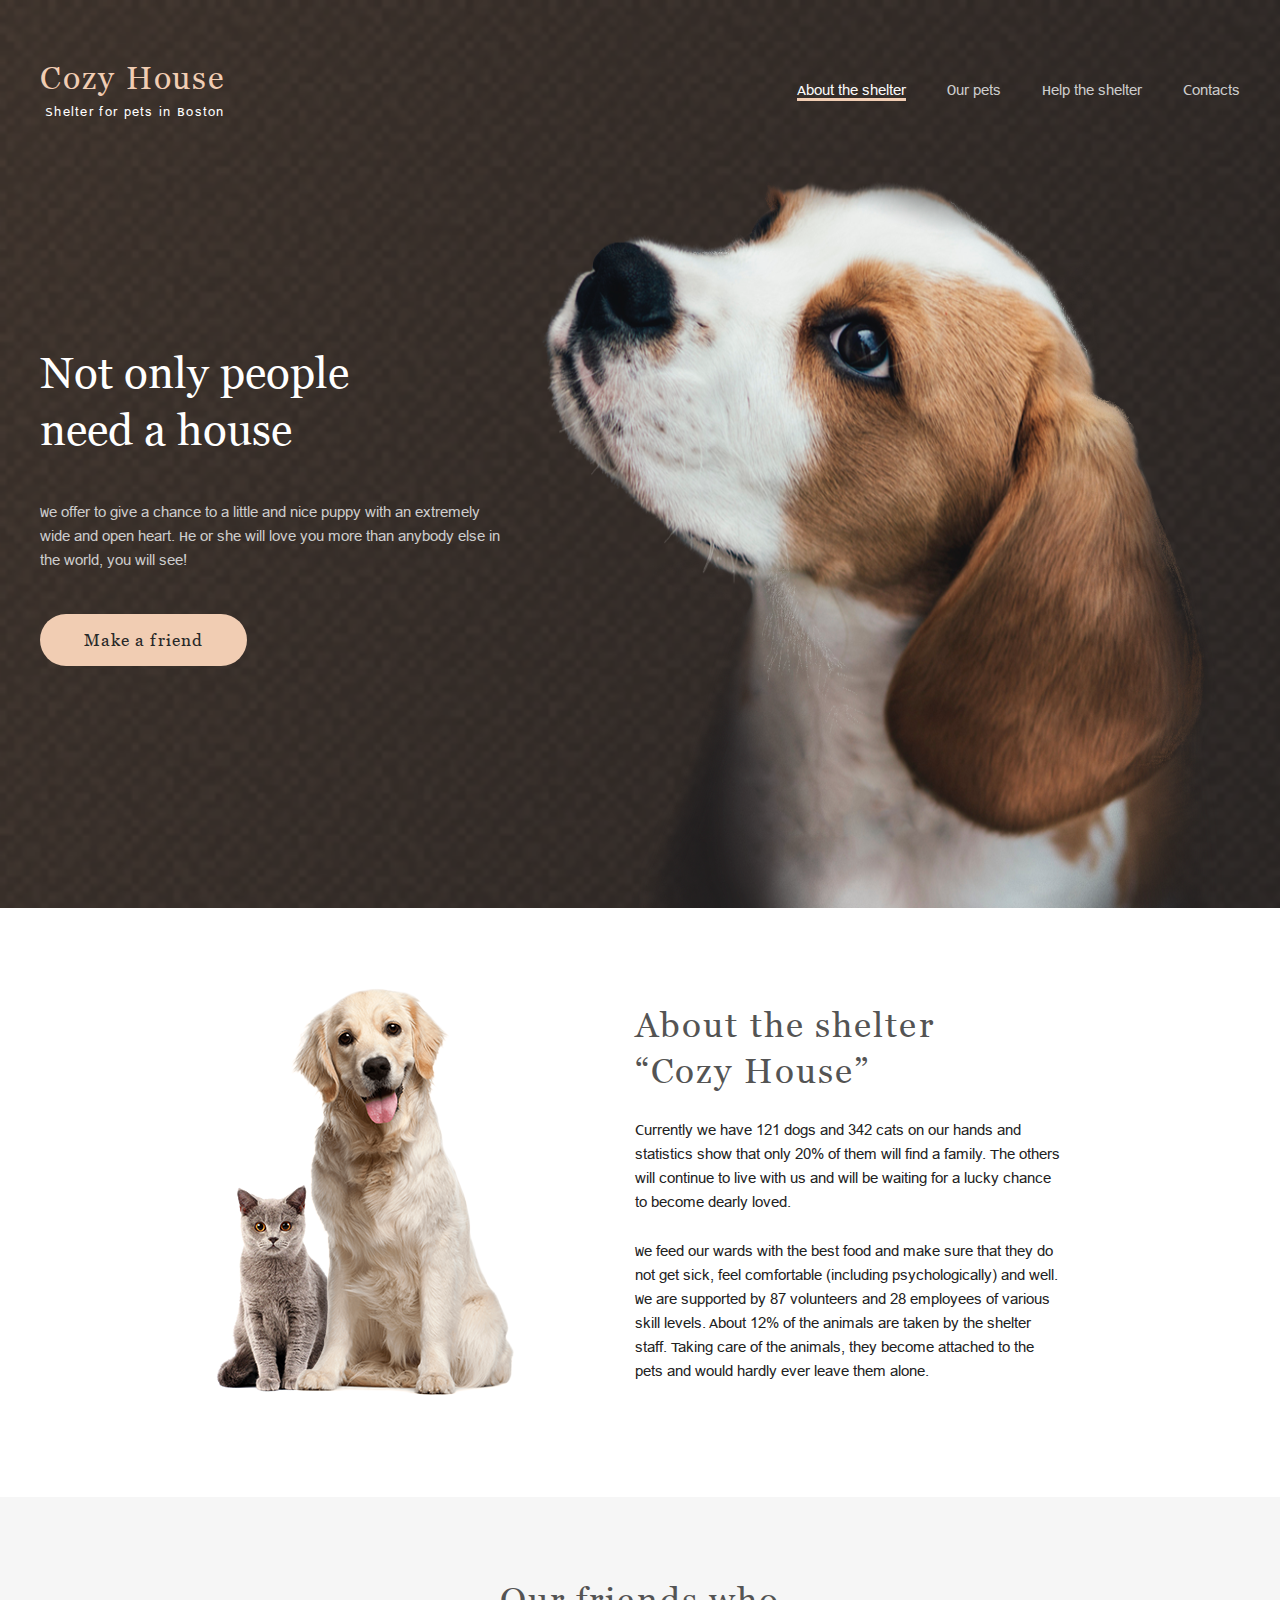
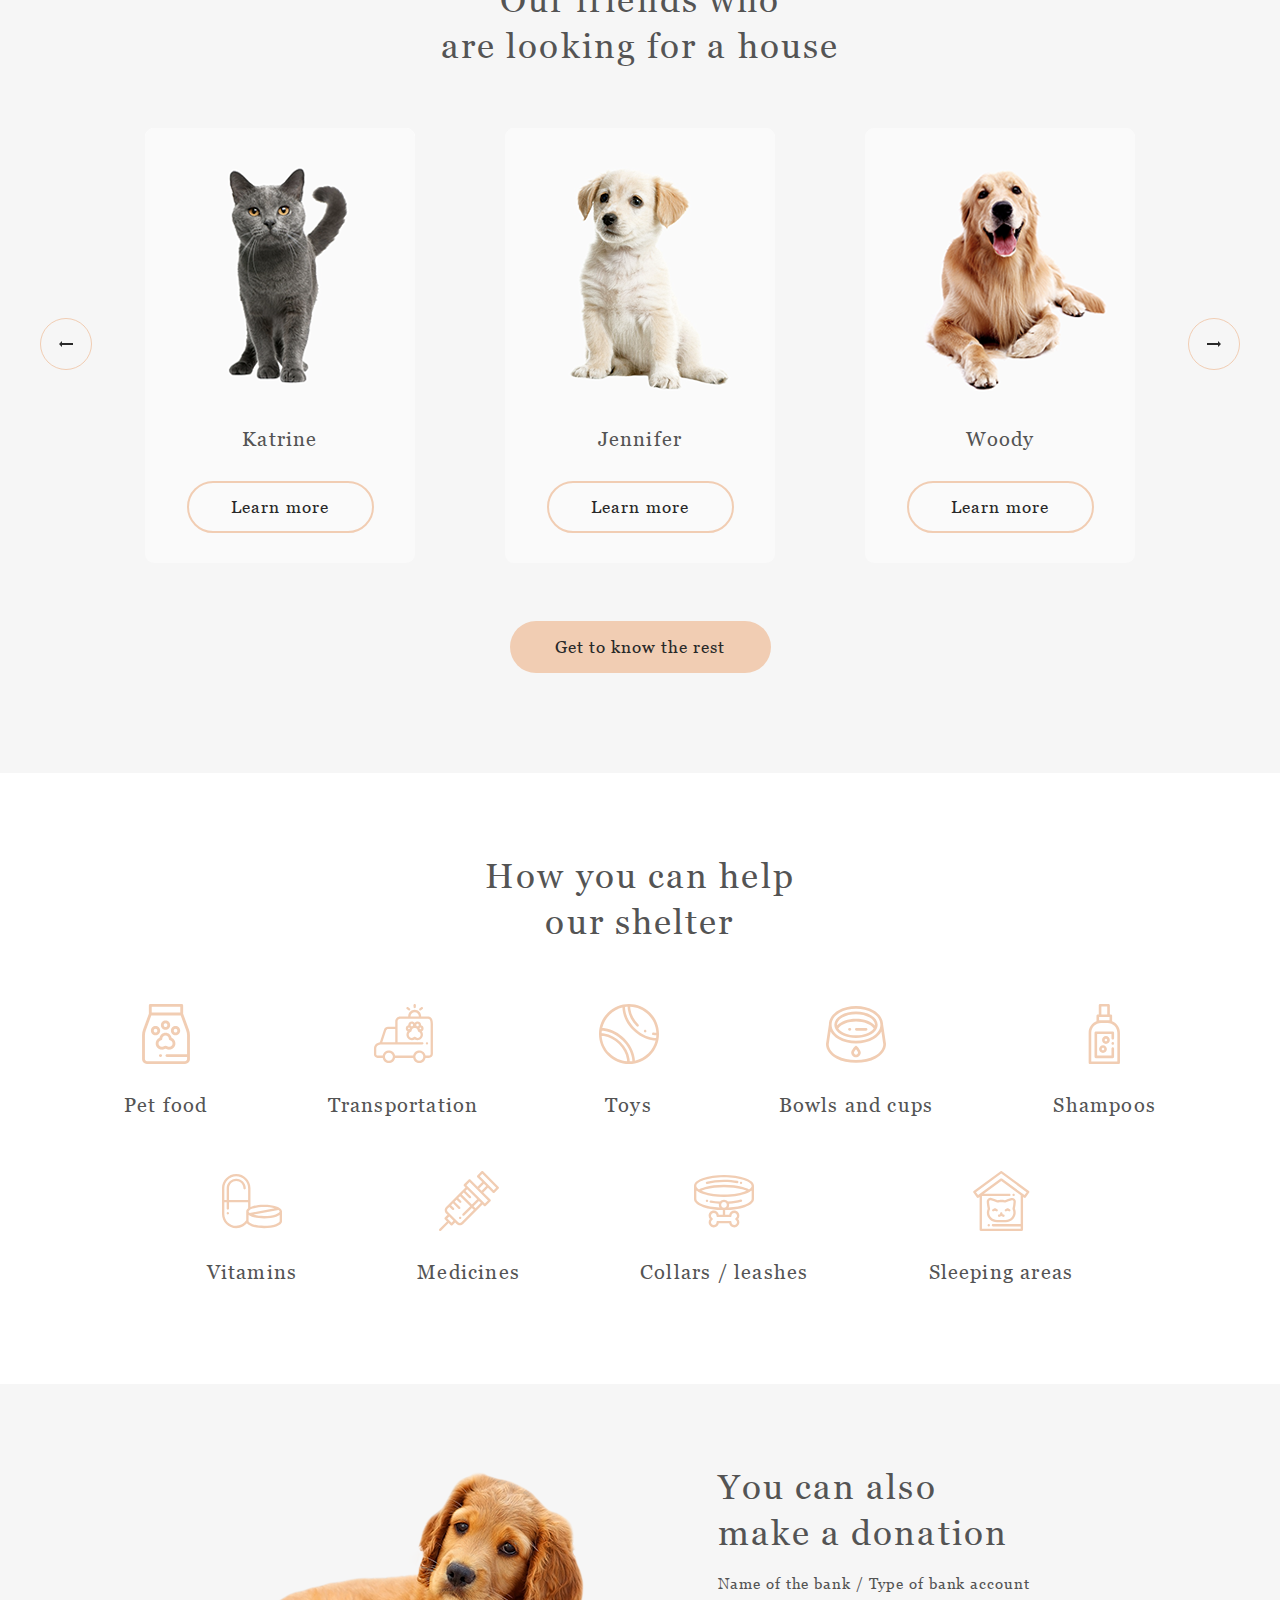
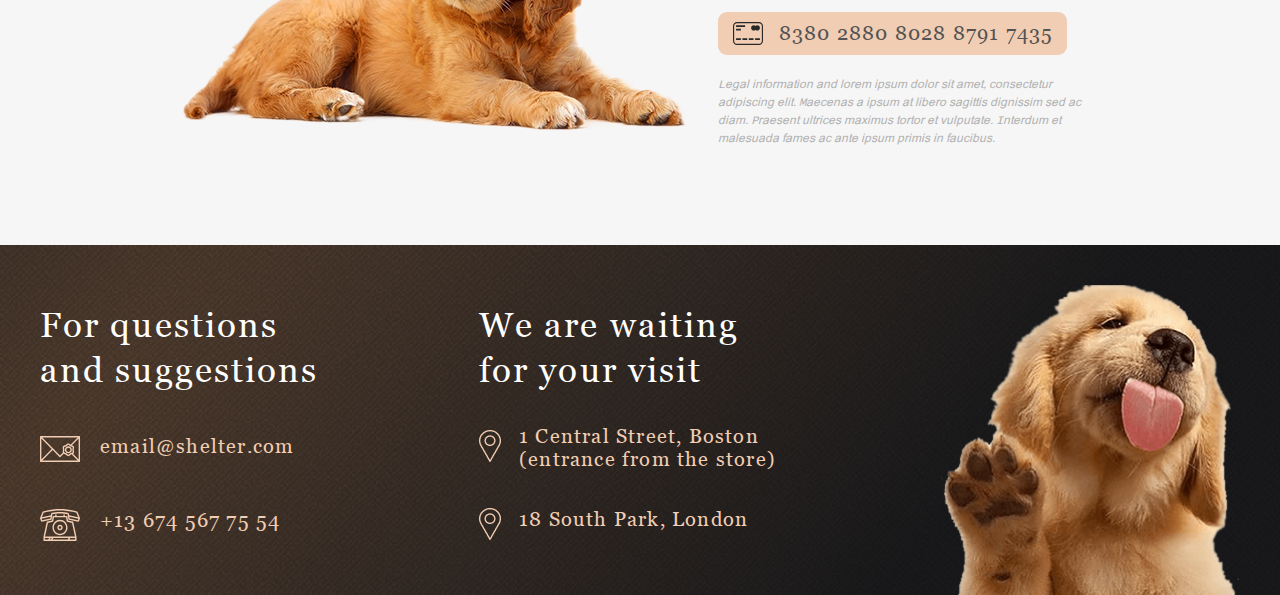
==== shelter/pages/main/index.html @ 68277693 "Add shelter" ====
<!DOCTYPE html>
<html lang="en">
  <head>
    <meta charset="UTF-8" />
    <meta http-equiv="X-UA-Compatible" content="IE=edge" />
    <meta name="viewport" content="width=device-width, initial-scale=1.0" />
    <link rel="stylesheet" href="./../../assets/normalize.css" />
    <link rel="stylesheet" href="style.css" />
    <title>Shelter</title>
  </head>
  <body>
    <header class="header">
      <div class="header_wrapper">
        <div class="header_logo">
          <h1>Cozy House</h1>
          <p>Shelter for pets in Boston</p>
        </div>
        <nav class="header_nav">
          <ul class="header_nav-items">
            <li class="header_nav-item">
              <a href="#" class="header_nav-item-a active">About the shelter</a>
            </li>
            <li class="header_nav-item active">
              <a href="../pets/index.html" class="header_nav-item-a petsLink ">Our pets</a>
            </li>
            <li class="header_nav-item">
              <a href="#help" class="header_nav-item-a">Help the shelter</a>
            </li>
            <li class="header_nav-item">
              <a href="#contacts" class="header_nav-item-a">Contacts</a>
            </li>
          </ul>
        </nav>
        <div class="burger-menu">
          <span></span>
        </div>
      </div>
    </header>
    <main class="main">
      <section class="not-only">
        <div class="not-only_info">
          <h2 class="not-only_title">Not only people need a house</h2>
          <p class="not-only_subtitle">
            We offer to give a chance to a little and nice puppy with an
            extremely wide and open heart. He or she will love you more than
            anybody else in the world, you will see!
          </p>
          <a href="#friends" class="not-only_btn">Make a friend</a>
        </div>
        <div class="not-only_pic">
          <img src="../../assets/images/start-screen-puppy.svg" alt="puppy" />
        </div>
      </section>
      <section class="about">
        <div class="about_wrapper">
          <div class="about_pic">
            <img src="../../assets/images/about-pets.png" alt="about" />
          </div>
          <div class="about_text">
            <h3>About the shelter “Cozy House”</h3>
            <p>
              Currently we have 121 dogs and 342 cats on our hands and
              statistics show that only 20% of them will find a family. The
              others will continue to live with us and will be waiting for a
              lucky chance to become dearly loved.
            </p>
            <p>
              We feed our wards with the best food and make sure that they do
              not get sick, feel comfortable (including psychologically) and
              well. We are supported by 87 volunteers and 28 employees of
              various skill levels. About 12% of the animals are taken by the
              shelter staff. Taking care of the animals, they become attached to
              the pets and would hardly ever leave them alone.
            </p>
          </div>
        </div>
      </section>
      <section class="friends" >
        <div class="friends_wrapper" id="friends">
          <h3>Our friends who</h3>
          <h3>are looking for a house</h3>
          <div class="friends_slider" >
            <button class="friends_slider-btn left"></button>
            <div class="friends_slider-wrapper">
              <div class="friends_slider-card">
                <img
                  src="./../../assets/images/slider/pets-katrine.png"
                  alt="card"
                />
                <p>Katrine</p>
                <button class="friends_slider-card-btn">Learn more</button>
              </div>
              <div class="friends_slider-card">
                <img
                  src="./../../assets/images/slider/pets-jennifer.png"
                  alt="card"
                />
                <p>Jennifer</p>
                <button class="friends_slider-card-btn">Learn more</button>
              </div>
              <div class="friends_slider-card">
                <img
                  src="./../../assets/images/slider/pets-woody.png"
                  alt="card"
                />
                <p>Woody</p>
                <button class="friends_slider-card-btn">Learn more</button>
              </div>
            </div>
            <button class="friends_slider-btn right"></button>
          </div>
          <button  class="friends_btn">Get to know the rest</button>
        </div>
      </section>
      <section class="help" id="help">
        <div class="help_wrapper">
          <h3>How you can help</h3>
          <h3>our shelter</h3>
          <div class="about_icons-wrapper">
            <div class="about_icons-card">
              <img src="./../../assets/icons/1.svg" alt="help" />
              <p>Pet food</p>
            </div>
            <div class="about_icons-card">
              <img src="./../../assets/icons/2.svg" alt="help" />
              <p>Transportation</p>
            </div>
            <div class="about_icons-card">
              <img src="./../../assets/icons/3.svg" alt="help" />
              <p>Toys</p>
            </div>
            <div class="about_icons-card">
              <img src="./../../assets/icons/4.svg" alt="help" />
              <p>Bowls and cups</p>
            </div>
            <div class="about_icons-card">
              <img src="./../../assets/icons/5.svg" alt="help" />
              <p>Shampoos</p>
            </div>
            <div class="about_icons-card">
              <img src="./../../assets/icons/6.svg" alt="help" />
              <p>Vitamins</p>
            </div>
            <div class="about_icons-card">
              <img src="./../../assets/icons/7.svg" alt="help" />
              <p>Medicines</p>
            </div>
            <div class="about_icons-card">
              <img src="./../../assets/icons/8.svg" alt="help" />
              <p>Collars / leashes</p>
            </div>
            <div class="about_icons-card">
              <img src="./../../assets/icons/9.svg" alt="help" />
              <p>Sleeping areas</p>
            </div>
          </div>
        </div>
      </section>
      <section class="addition">
        <div class="addition_wrapper">
          <div class="addition_pic">
            <img src="./../../assets/images/donation-dog.png" alt="addition" />
          </div>
          <div class="addition_text">
            <h3>You can also <br />make a donation</h3>
            <h4>Name of the bank / Type of bank account</h4>
            <div class="addition_btn">
              <a href="###" >8380 2880 8028 8791 7435</a>
            </div>
            <p>
              Legal information and lorem ipsum dolor sit amet, consectetur
              adipiscing elit. Maecenas a ipsum at libero sagittis dignissim sed
              ac diam. Praesent ultrices maximus tortor et vulputate. Interdum
              et malesuada fames ac ante ipsum primis in faucibus.
            </p>
          </div>
        </div>
      </section>
      
    </main>
    <footer class="footer" id="contacts">
      <div class="footer_wrapper">
        <div class="footer_section contacts">
          <h3>For questions and suggestions</h3>
          <div class="footer_section-item email">
            <a href="mailto:email@shelter.com">email@shelter.com</a>
          </div>
          <div class="footer_section-item phone">
            <a href="tel:+13 674 567 75 54">+13 674 567 75 54</a>
          </div>
        </div>
        <div class="footer_section adress">
          <h3>We are waiting for your visit</h3>
          <div class="footer_section-item first_adress">
            <a href="https://www.google.by/maps/place/1+Central+St,+Boston,+MA+02109,+%D0%A1%D0%A8%D0%90/@42.3585558,-71.056915,17z/data=!3m1!4b1!4m5!3m4!1s0x89e370868bc2ce7b:0x82fa7db94f5fea9e!8m2!3d42.3585519!4d-71.0547263?hl=ru&authuser=0" target="_blank">1 Central Street, Boston (entrance from the store)</a>
          </div>
          <div class="footer_section-item second_adress">
            <a href="https://www.google.by/maps/place/18+S+Park+Rd,+London,+%D0%92%D0%B5%D0%BB%D0%B8%D0%BA%D0%BE%D0%B1%D1%80%D0%B8%D1%82%D0%B0%D0%BD%D0%B8%D1%8F/@51.4441294,-0.2098376,17z/data=!3m1!4b1!4m5!3m4!1s0x48760f46ff61dba9:0x5696e3b778e1f425!8m2!3d51.4441261!4d-0.2076489?hl=ru&authuser=0" target="_blank">18 South Park, London </a>
          </div>
        </div>
        <div class="footer_section pic">
          <img src="./../../assets/images/footer-puppy.png" alt="footer">
        </div>
    </footer>
    <script src="script.js"></script>
  </body>
</html>
---- shelter/pages/main/style.css ----
.header {
  width: 100%;
  position: absolute;
  top: 60px;
}

@media (min-width: 768px) and (max-width: 1279px) {
  .header {
    top: 30px;
  }
}

@media (min-width: 320px) and (max-width: 767px) {
  .header {
    top: 30px;
  }
}

.header .header_wrapper {
  max-width: 1200px;
  display: -webkit-box;
  display: -ms-flexbox;
  display: flex;
  -webkit-box-orient: horizontal;
  -webkit-box-direction: normal;
      -ms-flex-direction: row;
          flex-direction: row;
  -webkit-box-pack: justify;
      -ms-flex-pack: justify;
          justify-content: space-between;
  -webkit-box-align: center;
      -ms-flex-align: center;
          align-items: center;
  margin: 0 auto;
  padding-bottom: 10px;
}

@media (min-width: 768px) and (max-width: 1279px) {
  .header .header_wrapper {
    max-width: 708px;
  }
}

@media (min-width: 320px) and (max-width: 767px) {
  .header .header_wrapper {
    max-width: 300px;
  }
}

.header .header_wrapper .header_logo {
  display: -webkit-box;
  display: -ms-flexbox;
  display: flex;
  -webkit-box-orient: vertical;
  -webkit-box-direction: normal;
      -ms-flex-direction: column;
          flex-direction: column;
  font-style: normal;
  font-weight: 400;
  font-size: 32px;
  line-height: 110%;
  letter-spacing: 0.06em;
  cursor: pointer;
}

.header .header_wrapper .header_logo h1 {
  font-family: "Georgia";
  -webkit-box-align: center;
      -ms-flex-align: center;
          align-items: center;
  color: #f1cdb3;
  margin-bottom: 9px;
}

.header .header_wrapper .header_logo p {
  font-family: "Arial";
  font-size: 13px;
  line-height: 15px;
  letter-spacing: 0.1em;
  color: #ffffff;
  padding-left: 5px;
}

.header .header_wrapper .header_nav {
  max-width: 443px;
  width: 100%;
}

@media (min-width: 320px) and (max-width: 767px) {
  .header .header_wrapper .header_nav {
    display: none;
  }
}

.header .header_wrapper .header_nav .header_nav-items {
  display: -webkit-box;
  display: -ms-flexbox;
  display: flex;
  -webkit-box-pack: justify;
      -ms-flex-pack: justify;
          justify-content: space-between;
  max-width: 443px;
  width: 100%;
}

.header .header_wrapper .header_nav .header_nav-items .header_nav-item {
  font-family: "Arial";
  font-style: normal;
  font-weight: 400;
  font-size: 15px;
  line-height: 160%;
}

.header .header_wrapper .header_nav .header_nav-items .header_nav-item .header_nav-item-a {
  color: #cdcdcd;
  text-decoration: none;
}

.header .header_wrapper .header_nav .header_nav-items .header_nav-item .header_nav-item-a.active {
  color: #fafafa;
  border-bottom: 3px solid #f1cdb3;
}

.header .header_wrapper .header_nav .header_nav-items .header_nav-item .header_nav-item-a:hover {
  color: #fafafa;
}

.burger-menu {
  display: none;
}

@media (min-width: 320px) and (max-width: 767px) {
  .burger-menu {
    z-index: 50;
    display: block;
    position: relative;
    width: 30px;
    height: 22px;
    cursor: pointer;
    right: 14.5%;
    -webkit-transition: 0.5s;
    transition: 0.5s;
  }
  .burger-menu::before,
  .burger-menu::after,
  .burger-menu span {
    left: 0;
    position: absolute;
    height: 9%;
    width: 100%;
    -webkit-transition: all 0.3s ease 0s;
    transition: all 0.3s ease 0s;
    background-color: #f1cdb3;
  }
  .burger-menu::before,
  .burger-menu::after {
    content: "";
  }
  .burger-menu::before {
    top: 0;
  }
  .burger-menu::after {
    bottom: 0;
  }
  .burger-menu span {
    top: 47%;
  }
}

.burger-menu.active {
  -webkit-transform: rotate(90deg);
          transform: rotate(90deg);
}

.not-only {
  max-width: 1200px;
  width: 100%;
  display: -webkit-box;
  display: -ms-flexbox;
  display: flex;
  -webkit-box-pack: justify;
      -ms-flex-pack: justify;
          justify-content: space-between;
  margin: 0 auto;
}

@media (min-width: 768px) and (max-width: 1279px) {
  .not-only {
    -webkit-box-orient: vertical;
    -webkit-box-direction: normal;
        -ms-flex-direction: column;
            flex-direction: column;
    -webkit-box-align: center;
        -ms-flex-align: center;
            align-items: center;
    margin-bottom: 0px;
  }
}

@media (min-width: 320px) and (max-width: 767px) {
  .not-only {
    -webkit-box-orient: vertical;
    -webkit-box-direction: normal;
        -ms-flex-direction: column;
            flex-direction: column;
    max-width: 300px;
  }
}

.not-only .not-only_info {
  display: -webkit-box;
  display: -ms-flexbox;
  display: flex;
  -webkit-box-orient: vertical;
  -webkit-box-direction: normal;
      -ms-flex-direction: column;
          flex-direction: column;
}

@media (min-width: 320px) and (max-width: 767px) {
  .not-only .not-only_info {
    -webkit-box-align: center;
        -ms-flex-align: center;
            align-items: center;
  }
}

.not-only .not-only_info .not-only_title {
  font-family: "Georgia";
  font-style: normal;
  font-weight: 400;
  font-size: 44px;
  line-height: 130%;
  -webkit-box-align: center;
      -ms-flex-align: center;
          align-items: center;
  color: #ffffff;
  max-width: 310px;
  margin-top: 204px;
}

@media (min-width: 768px) and (max-width: 1279px) {
  .not-only .not-only_info .not-only_title {
    margin-top: 13px;
  }
}

@media (min-width: 320px) and (max-width: 767px) {
  .not-only .not-only_info .not-only_title {
    max-width: 200px;
    font-size: 25px;
    margin-top: 10px;
    -webkit-box-align: center;
        -ms-flex-align: center;
            align-items: center;
    text-align: center;
    letter-spacing: 0.06em;
  }
}

.not-only .not-only_info .not-only_subtitle {
  font-family: "Arial";
  font-style: normal;
  font-weight: 400;
  font-size: 15px;
  line-height: 160%;
  -webkit-box-align: center;
      -ms-flex-align: center;
          align-items: center;
  color: #cdcdcd;
  max-width: 460px;
  margin-bottom: 42px;
  margin-top: 42px;
}

@media (min-width: 320px) and (max-width: 767px) {
  .not-only .not-only_info .not-only_subtitle {
    font-size: 15px;
    -webkit-box-align: center;
        -ms-flex-align: center;
            align-items: center;
    text-align: center;
  }
}

.not-only .not-only_info .not-only_btn {
  width: 207px;
  height: 52px;
  background: #f1cdb3;
  border-radius: 100px;
  font-family: "Georgia";
  font-style: normal;
  font-weight: 400;
  font-size: 17px;
  line-height: 130%;
  letter-spacing: 0.06em;
  color: #292929;
  text-decoration: none;
  display: -webkit-box;
  display: -ms-flexbox;
  display: flex;
  -webkit-box-align: center;
      -ms-flex-align: center;
          align-items: center;
  -webkit-box-pack: center;
      -ms-flex-pack: center;
          justify-content: center;
  cursor: pointer;
}

.not-only .not-only_info .not-only_btn:hover {
  background: #fddcc4;
}

@media (min-width: 768px) and (max-width: 1279px) {
  .not-only .not-only_info .not-only_btn {
    margin: 0 auto;
  }
}

.not-only .not-only_pic {
  max-width: 698px;
  padding-top: 40px;
}

@media (min-width: 768px) and (max-width: 1279px) {
  .not-only .not-only_pic {
    max-width: 569px;
    margin-left: 140px;
    padding-top: 96px;
  }
}

@media (min-width: 320px) and (max-width: 767px) {
  .not-only .not-only_pic {
    max-width: 260px;
    padding-top: 105px;
    margin-left: 40px;
  }
}

.not-only .not-only_pic img {
  width: 100%;
}

.about {
  background-color: #ffffff;
  width: 100%;
}

.about .about_wrapper {
  max-width: 1200px;
  width: 100%;
  margin: 0 auto;
  display: -webkit-box;
  display: -ms-flexbox;
  display: flex;
  -webkit-box-pack: justify;
      -ms-flex-pack: justify;
          justify-content: space-between;
  padding: 80px 175px 75px 175px;
}

@media (min-width: 768px) and (max-width: 1279px) {
  .about .about_wrapper {
    -webkit-box-orient: vertical;
    -webkit-box-direction: reverse;
        -ms-flex-direction: column-reverse;
            flex-direction: column-reverse;
    padding: 78px 175px 100px 171px;
  }
}

@media (min-width: 320px) and (max-width: 767px) {
  .about .about_wrapper {
    -webkit-box-orient: vertical;
    -webkit-box-direction: reverse;
        -ms-flex-direction: column-reverse;
            flex-direction: column-reverse;
    padding: 27px 0px 40px 15px;
    max-width: 300px;
  }
}

.about .about_wrapper .about_pic {
  max-width: 300px;
}

@media (min-width: 768px) and (max-width: 1279px) {
  .about .about_wrapper .about_pic {
    margin: 0 auto;
  }
}

@media (min-width: 320px) and (max-width: 767px) {
  .about .about_wrapper .about_pic {
    max-width: 260px;
    margin-left: 5px;
  }
}

.about .about_wrapper .about_pic img {
  width: 100%;
}

.about .about_wrapper .about_text {
  padding: 14px 0;
  max-width: 430px;
}

@media (min-width: 768px) and (max-width: 1279px) {
  .about .about_wrapper .about_text {
    padding: 0;
    margin-bottom: 55px;
  }
}

@media (min-width: 320px) and (max-width: 767px) {
  .about .about_wrapper .about_text {
    max-width: 270px;
  }
}

.about .about_wrapper .about_text h3 {
  font-family: "Georgia";
  font-style: normal;
  font-weight: 400;
  font-size: 35px;
  line-height: 130%;
  -webkit-box-align: center;
      -ms-flex-align: center;
          align-items: center;
  letter-spacing: 0.06em;
  color: #545454;
  max-width: 370px;
  margin-bottom: 25px;
}

@media (min-width: 320px) and (max-width: 767px) {
  .about .about_wrapper .about_text h3 {
    font-size: 25px;
    text-align: center;
  }
}

.about .about_wrapper .about_text p {
  font-family: "Arial";
  font-style: normal;
  font-weight: 400;
  font-size: 15px;
  line-height: 160%;
  margin-bottom: 25px;
}

@media (min-width: 320px) and (max-width: 767px) {
  .about .about_wrapper .about_text p {
    text-align: justify;
  }
}

.friends {
  width: 100%;
  background: #f6f6f6;
}

.friends .friends_wrapper {
  max-width: 1200px;
  margin: 0 auto;
  display: -webkit-box;
  display: -ms-flexbox;
  display: flex;
  -webkit-box-orient: vertical;
  -webkit-box-direction: normal;
      -ms-flex-direction: column;
          flex-direction: column;
  -webkit-box-align: center;
      -ms-flex-align: center;
          align-items: center;
  padding-top: 80px;
  padding-bottom: 100px;
}

@media (min-width: 320px) and (max-width: 767px) {
  .friends .friends_wrapper {
    padding-top: 43px;
    padding-bottom: 40px;
  }
}

.friends .friends_wrapper h3 {
  max-width: 400px;
  font-family: "Georgia";
  font-style: normal;
  font-weight: 400;
  font-size: 35px;
  line-height: 130%;
  display: -webkit-box;
  display: -ms-flexbox;
  display: flex;
  -webkit-box-align: center;
      -ms-flex-align: center;
          align-items: center;
  text-align: center;
  letter-spacing: 0.06em;
  color: #545454;
}

@media (min-width: 320px) and (max-width: 767px) {
  .friends .friends_wrapper h3 {
    font-size: 25px;
  }
}

.friends .friends_wrapper .friends_slider {
  display: -webkit-box;
  display: -ms-flexbox;
  display: flex;
  margin-bottom: 30px;
}

@media (min-width: 320px) and (max-width: 767px) {
  .friends .friends_wrapper .friends_slider {
    -webkit-box-orient: vertical;
    -webkit-box-direction: normal;
        -ms-flex-direction: column;
            flex-direction: column;
    margin-bottom: 42px;
  }
}

@media (min-width: 768px) and (max-width: 1279px) {
  .friends .friends_wrapper .friends_slider {
    max-width: 708px;
    margin: 0 auto;
    width: 100%;
    -webkit-box-pack: justify;
        -ms-flex-pack: justify;
            justify-content: space-between;
  }
}

.friends .friends_wrapper .friends_slider .friends_slider-btn {
  width: 52px;
  height: 52px;
  border: 1px solid #f1cdb3;
  -webkit-box-sizing: border-box;
          box-sizing: border-box;
  border-radius: 100px;
  margin-top: 250px;
  background-color: inherit;
}

.friends .friends_wrapper .friends_slider .friends_slider-btn:hover {
  background-color: #fddcc4;
}

.friends .friends_wrapper .friends_slider .left {
  background-image: url(./../../assets/icons/button_arrow.svg);
  background-repeat: no-repeat;
  background-position: center;
}

@media (min-width: 320px) and (max-width: 767px) {
  .friends .friends_wrapper .friends_slider .left {
    -webkit-box-ordinal-group: 3;
        -ms-flex-order: 2;
            order: 2;
    margin-top: 0px;
    margin-left: 16%;
  }
}

.friends .friends_wrapper .friends_slider .left:disabled {
  background-image: url(./../../assets/icons/button_arrow2.svg);
  border: 2px solid #cdcdcd;
}

.friends .friends_wrapper .friends_slider .right {
  background-position: center;
  background-image: url(./../../assets/icons/button_arrow.svg);
  background-repeat: no-repeat;
  -webkit-transform: rotate(180deg);
          transform: rotate(180deg);
}

@media (min-width: 320px) and (max-width: 767px) {
  .friends .friends_wrapper .friends_slider .right {
    -webkit-box-ordinal-group: 3;
        -ms-flex-order: 2;
            order: 2;
    margin-top: -52px;
    margin-left: 65%;
  }
}

.friends .friends_wrapper .friends_slider .right:disabled {
  background-image: url(./../../assets/icons/button_arrow2.svg);
  border: 2px solid #cdcdcd;
  background-color: inherit;
}

.friends .friends_wrapper .friends_slider .friends_slider-wrapper {
  display: -webkit-box;
  display: -ms-flexbox;
  display: flex;
  padding: 60px 53px 28px 53px;
}

@media (min-width: 768px) and (max-width: 1279px) {
  .friends .friends_wrapper .friends_slider .friends_slider-wrapper {
    padding: 60px 12px 60px 12px;
    max-width: 604px;
    width: 100%;
    display: -webkit-box;
    display: -ms-flexbox;
    display: flex;
    -webkit-box-pack: justify;
        -ms-flex-pack: justify;
            justify-content: space-between;
  }
}

@media (min-width: 320px) and (max-width: 767px) {
  .friends .friends_wrapper .friends_slider .friends_slider-wrapper {
    padding: 42px 0px 20px 0px;
  }
}

.friends .friends_wrapper .friends_slider .friends_slider-wrapper .friends_slider-card {
  width: 270px;
  display: -webkit-box;
  display: -ms-flexbox;
  display: flex;
  -webkit-box-orient: vertical;
  -webkit-box-direction: normal;
      -ms-flex-direction: column;
          flex-direction: column;
  -webkit-box-align: center;
      -ms-flex-align: center;
          align-items: center;
  margin-right: 90px;
  background: #fafafa;
  border-radius: 9px;
  cursor: pointer;
}

@media (min-width: 768px) and (max-width: 1279px) {
  .friends .friends_wrapper .friends_slider .friends_slider-wrapper .friends_slider-card {
    margin-right: 0px;
  }
}

@media (min-width: 320px) and (max-width: 767px) {
  .friends .friends_wrapper .friends_slider .friends_slider-wrapper .friends_slider-card {
    margin-right: 0px;
  }
}

.friends .friends_wrapper .friends_slider .friends_slider-wrapper .friends_slider-card:hover {
  background: #ffffff;
  -webkit-transform: scale(1.1);
          transform: scale(1.1);
}

.friends .friends_wrapper .friends_slider .friends_slider-wrapper .friends_slider-card:hover .friends_slider-card-btn {
  background: #fddcc4;
}

@media (min-width: 320px) and (max-width: 767px) {
  .friends .friends_wrapper .friends_slider .friends_slider-wrapper .friends_slider-card:nth-child(2) {
    display: none;
  }
}

.friends .friends_wrapper .friends_slider .friends_slider-wrapper .friends_slider-card:last-child {
  margin-right: 0;
}

@media (min-width: 768px) and (max-width: 1279px) {
  .friends .friends_wrapper .friends_slider .friends_slider-wrapper .friends_slider-card:last-child {
    display: none;
  }
}

@media (min-width: 320px) and (max-width: 767px) {
  .friends .friends_wrapper .friends_slider .friends_slider-wrapper .friends_slider-card:last-child {
    display: none;
  }
}

.friends .friends_wrapper .friends_slider .friends_slider-wrapper .friends_slider-card img {
  width: 100%;
}

.friends .friends_wrapper .friends_slider .friends_slider-wrapper .friends_slider-card p {
  margin: 30px 0;
  font-family: "Georgia";
  font-style: normal;
  font-weight: 400;
  font-size: 20px;
  line-height: 23px;
  -webkit-box-align: center;
      -ms-flex-align: center;
          align-items: center;
  text-align: center;
  letter-spacing: 0.06em;
  color: #545454;
}

.friends .friends_wrapper .friends_slider .friends_slider-wrapper .friends_slider-card .friends_slider-card-btn {
  width: 187px;
  height: 52px;
  border: 2px solid #f1cdb3;
  -webkit-box-sizing: border-box;
          box-sizing: border-box;
  border-radius: 100px;
  font-family: "Georgia";
  font-style: normal;
  font-weight: 400;
  font-size: 17px;
  line-height: 130%;
  letter-spacing: 0.06em;
  color: #292929;
  margin-bottom: 30px;
  background-color: inherit;
}

.friends .friends_wrapper .friends_slider .friends_slider-wrapper .friends_slider-card .friends_slider-card-btn:hover {
  background: #fddcc4;
}

.friends .friends_btn {
  width: 261px;
  height: 52px;
  background: #f1cdb3;
  border-radius: 100px;
  border: none;
  font-family: "Georgia";
  font-style: normal;
  font-weight: 400;
  font-size: 17px;
  line-height: 130%;
  letter-spacing: 0.06em;
  color: #292929;
}

.friends .friends_btn:hover {
  background: #fddcc4;
}

.help {
  width: 100%;
  background-color: #ffffff;
}

.help .help_wrapper {
  max-width: 1200px;
  display: -webkit-box;
  display: -ms-flexbox;
  display: flex;
  -webkit-box-orient: vertical;
  -webkit-box-direction: normal;
      -ms-flex-direction: column;
          flex-direction: column;
  padding: 80px 0px 100px 0px;
  margin: 0 auto;
}

@media (min-width: 320px) and (max-width: 767px) {
  .help .help_wrapper {
    padding: 43px 0px 44px 0px;
  }
}

.help .help_wrapper h3 {
  font-family: "Georgia";
  font-style: normal;
  font-weight: 400;
  font-size: 35px;
  line-height: 130%;
  -webkit-box-align: center;
      -ms-flex-align: center;
          align-items: center;
  text-align: center;
  letter-spacing: 0.06em;
  color: #545454;
}

@media (min-width: 320px) and (max-width: 767px) {
  .help .help_wrapper h3 {
    font-size: 25px;
  }
}

.help .help_wrapper .about_icons-wrapper {
  display: -webkit-box;
  display: -ms-flexbox;
  display: flex;
  -webkit-box-orient: horizontal;
  -webkit-box-direction: normal;
      -ms-flex-direction: row;
          flex-direction: row;
  -ms-flex-wrap: wrap;
      flex-wrap: wrap;
  row-gap: 54px;
  -webkit-column-gap: 120px;
          column-gap: 120px;
  -webkit-box-pack: center;
      -ms-flex-pack: center;
          justify-content: center;
  padding-top: 60px;
}

@media (min-width: 768px) and (max-width: 1279px) {
  .help .help_wrapper .about_icons-wrapper {
    max-width: 630px;
    margin: 0 auto;
    -webkit-column-gap: 60px;
            column-gap: 60px;
  }
}

@media (min-width: 320px) and (max-width: 767px) {
  .help .help_wrapper .about_icons-wrapper {
    -webkit-column-gap: 30px;
            column-gap: 30px;
    row-gap: 30px;
    max-width: 290px;
    margin: 0 auto;
    padding-top: 40px;
    -webkit-box-pack: start;
        -ms-flex-pack: start;
            justify-content: flex-start;
  }
}

.help .help_wrapper .about_icons-wrapper .about_icons-card {
  display: -webkit-box;
  display: -ms-flexbox;
  display: flex;
  -webkit-box-orient: vertical;
  -webkit-box-direction: normal;
      -ms-flex-direction: column;
          flex-direction: column;
  -webkit-box-pack: justify;
      -ms-flex-pack: justify;
          justify-content: space-between;
  height: 113px;
}

@media (min-width: 768px) and (max-width: 1279px) {
  .help .help_wrapper .about_icons-wrapper .about_icons-card {
    width: 170px;
  }
}

@media (min-width: 320px) and (max-width: 767px) {
  .help .help_wrapper .about_icons-wrapper .about_icons-card {
    width: 130px;
    height: 87px;
  }
}

.help .help_wrapper .about_icons-wrapper .about_icons-card img {
  width: 60px;
  margin: 0 auto;
}

@media (min-width: 320px) and (max-width: 767px) {
  .help .help_wrapper .about_icons-wrapper .about_icons-card img {
    width: 50px;
  }
}

.help .help_wrapper .about_icons-wrapper .about_icons-card p {
  font-family: "Georgia";
  font-style: normal;
  font-weight: 400;
  font-size: 20px;
  line-height: 115%;
  -webkit-box-align: center;
      -ms-flex-align: center;
          align-items: center;
  text-align: center;
  letter-spacing: 0.06em;
  color: #545454;
}

@media (min-width: 320px) and (max-width: 767px) {
  .help .help_wrapper .about_icons-wrapper .about_icons-card p {
    font-size: 15px;
  }
}

.addition {
  width: 100%;
  background: #f6f6f6;
}

.addition .addition_wrapper {
  max-width: 915px;
  margin: 0 auto;
  padding: 80px 0px 98px 0px;
  display: -webkit-box;
  display: -ms-flexbox;
  display: flex;
  -webkit-box-pack: justify;
      -ms-flex-pack: justify;
          justify-content: space-between;
}

@media (min-width: 768px) and (max-width: 1279px) {
  .addition .addition_wrapper {
    -webkit-box-orient: vertical;
    -webkit-box-direction: reverse;
        -ms-flex-direction: column-reverse;
            flex-direction: column-reverse;
    -webkit-box-align: center;
        -ms-flex-align: center;
            align-items: center;
  }
}

@media (min-width: 320px) and (max-width: 767px) {
  .addition .addition_wrapper {
    -webkit-box-orient: vertical;
    -webkit-box-direction: reverse;
        -ms-flex-direction: column-reverse;
            flex-direction: column-reverse;
    -webkit-box-align: center;
        -ms-flex-align: center;
            align-items: center;
    padding: 42px 0px 42px 0px;
  }
}

.addition .addition_wrapper .addition_pic {
  max-width: 505px;
  padding-top: 7px;
}

@media (min-width: 320px) and (max-width: 767px) {
  .addition .addition_wrapper .addition_pic {
    max-width: 260px;
    padding-top: 40px;
  }
}

.addition .addition_wrapper .addition_pic img {
  width: 100%;
}

.addition .addition_wrapper .addition_text {
  max-width: 380px;
}

@media (min-width: 768px) and (max-width: 1279px) {
  .addition .addition_wrapper .addition_text {
    margin-bottom: 57px;
  }
}

@media (min-width: 320px) and (max-width: 767px) {
  .addition .addition_wrapper .addition_text {
    max-width: 280px;
  }
}

.addition .addition_wrapper .addition_text h3 {
  font-family: "Georgia";
  font-style: normal;
  font-weight: 400;
  font-size: 35px;
  line-height: 130%;
  -webkit-box-align: center;
      -ms-flex-align: center;
          align-items: center;
  letter-spacing: 0.06em;
  color: #545454;
  margin-bottom: 20px;
}

@media (min-width: 320px) and (max-width: 767px) {
  .addition .addition_wrapper .addition_text h3 {
    font-size: 25px;
    text-align: center;
  }
}

.addition .addition_wrapper .addition_text h4 {
  font-family: "Georgia";
  font-style: normal;
  font-weight: 400;
  font-size: 15px;
  line-height: 110%;
  -webkit-box-align: center;
      -ms-flex-align: center;
          align-items: center;
  letter-spacing: 0.06em;
  color: #545454;
  margin-bottom: 20px;
}

@media (min-width: 320px) and (max-width: 767px) {
  .addition .addition_wrapper .addition_text h4 {
    line-height: 160%;
    text-align: center;
    letter-spacing: 0;
  }
}

.addition .addition_wrapper .addition_text .addition_btn {
  font-family: "Georgia";
  font-style: normal;
  font-weight: 400;
  font-size: 20px;
  line-height: 115%;
  -webkit-box-align: center;
      -ms-flex-align: center;
          align-items: center;
  letter-spacing: 0.06em;
  color: #545454;
  background-color: #f1cdb3;
  border-radius: 9px;
  border: none;
  width: 349px;
  height: 43px;
  background-image: url(./../../assets/icons/card.svg);
  background-repeat: no-repeat;
  background-position: center left 5%;
  padding: 10px 13px;
  text-align: right;
  margin-bottom: 20px;
}

@media (min-width: 320px) and (max-width: 767px) {
  .addition .addition_wrapper .addition_text .addition_btn {
    font-size: 15px;
    width: 281px;
    margin: 0 auto;
    margin-bottom: 20px;
  }
}

.addition .addition_wrapper .addition_text .addition_btn a {
  text-decoration: none;
  color: #545454;
}

.addition .addition_wrapper .addition_text p {
  font-family: "Arial";
  font-style: italic;
  font-weight: 400;
  font-size: 12px;
  line-height: 18px;
  -webkit-box-align: center;
      -ms-flex-align: center;
          align-items: center;
  color: #b2b2b2;
}

@media (min-width: 320px) and (max-width: 767px) {
  .addition .addition_wrapper .addition_text p {
    font-size: 12px;
    text-align: justify;
  }
}

.footer {
  width: 100%;
  background-image: url(./../../assets/images/footer-gradient-background.png);
  background-position: center;
  background-size: cover;
}

.footer .footer_wrapper {
  max-width: 1200px;
  display: -webkit-box;
  display: -ms-flexbox;
  display: flex;
  -webkit-box-pack: justify;
      -ms-flex-pack: justify;
          justify-content: space-between;
  margin: 0 auto;
}

@media (min-width: 768px) and (max-width: 1279px) {
  .footer .footer_wrapper {
    -ms-flex-wrap: wrap;
        flex-wrap: wrap;
    -webkit-box-pack: space-evenly;
        -ms-flex-pack: space-evenly;
            justify-content: space-evenly;
  }
}

@media (min-width: 320px) and (max-width: 767px) {
  .footer .footer_wrapper {
    -webkit-box-orient: vertical;
    -webkit-box-direction: normal;
        -ms-flex-direction: column;
            flex-direction: column;
    text-align: center;
    -webkit-box-align: center;
        -ms-flex-align: center;
            align-items: center;
  }
}

@media (min-width: 320px) and (max-width: 767px) {
  .footer .footer_wrapper .footer_section {
    padding-top: 18px;
  }
  .footer .footer_wrapper .footer_section img {
    width: 22px;
    height: 32px;
  }
}

.footer .footer_wrapper .footer_section h3 {
  max-width: 280px;
  font-family: "Georgia";
  font-style: normal;
  font-weight: 400;
  font-size: 35px;
  line-height: 130%;
  letter-spacing: 0.06em;
  color: #ffffff;
}

@media (min-width: 320px) and (max-width: 767px) {
  .footer .footer_wrapper .footer_section h3 {
    font-size: 25px;
    margin: 0 auto;
    margin-bottom: 40px;
  }
}

.footer .footer_wrapper .footer_section .footer_section-item {
  display: -webkit-box;
  display: -ms-flexbox;
  display: flex;
}

@media (min-width: 320px) and (max-width: 767px) {
  .footer .footer_wrapper .footer_section .footer_section-item {
    -webkit-box-pack: center;
        -ms-flex-pack: center;
            justify-content: center;
  }
}

.footer .footer_wrapper .footer_section .footer_section-item img {
  width: 22px;
  height: 32px;
  margin-right: 20px;
}

.footer .footer_wrapper .footer_section .footer_section-item a {
  text-decoration: none;
  font-family: "Georgia";
  font-style: normal;
  font-weight: 400;
  font-size: 20px;
  line-height: 115%;
  letter-spacing: 0.06em;
  color: #f1cdb3;
}

.footer .footer_wrapper .footer_section .email {
  background-image: url(./../../assets/icons/icon-email.svg);
  background-repeat: no-repeat;
  background-position: left 0px top -2px;
  height: 32px;
  padding-left: 60px;
  margin-bottom: 42px;
}

@media (min-width: 320px) and (max-width: 767px) {
  .footer .footer_wrapper .footer_section .email {
    margin-bottom: 40px;
    background-position: left 12px top -2px;
  }
}

.footer .footer_wrapper .footer_section .phone {
  background-image: url(./../../assets/icons/icon-phone.svg);
  background-repeat: no-repeat;
  background-position: left 0px top 0px;
  height: 32px;
  padding-left: 60px;
}

@media (min-width: 320px) and (max-width: 767px) {
  .footer .footer_wrapper .footer_section .phone {
    margin-bottom: 20px;
    background-position: left 20px top -2px;
  }
}

.footer .footer_wrapper .footer_section .first_adress a {
  background-image: url(./../../assets/icons/icon-marker.png);
  background-repeat: no-repeat;
  background-position: left 0px top 5px;
  margin-bottom: 37px;
  padding-left: 40px;
  max-width: 302px;
  width: 100%;
}

@media (min-width: 320px) and (max-width: 767px) {
  .footer .footer_wrapper .footer_section .first_adress a {
    margin-bottom: 45px;
    padding-left: 28px;
  }
}

.footer .footer_wrapper .footer_section .second_adress a {
  background-image: url(./../../assets/icons/icon-marker.png);
  background-repeat: no-repeat;
  background-position: left 0px top 0px;
  margin-bottom: 30px;
  padding-left: 40px;
  max-width: 302px;
  width: 100%;
  height: 32px;
}

@media (min-width: 320px) and (max-width: 767px) {
  .footer .footer_wrapper .footer_section .second_adress a {
    padding-left: 14px;
  }
}

.footer .footer_wrapper .contacts {
  padding-top: 57px;
  margin-bottom: 41px;
}

@media (min-width: 768px) and (max-width: 1279px) {
  .footer .footer_wrapper .contacts {
    padding-top: 29px;
  }
}

@media (min-width: 320px) and (max-width: 767px) {
  .footer .footer_wrapper .contacts {
    padding-top: 30px;
    margin-bottom: 17px;
  }
}

.footer .footer_wrapper .contacts h3 {
  margin-bottom: 42px;
}

.footer .footer_wrapper .adress {
  padding-top: 57px;
}

@media (min-width: 768px) and (max-width: 1279px) {
  .footer .footer_wrapper .adress {
    padding-top: 29px;
  }
}

@media (min-width: 320px) and (max-width: 767px) {
  .footer .footer_wrapper .adress {
    padding-top: 0px;
  }
}

.footer .footer_wrapper .adress h3 {
  margin-bottom: 32px;
}

@media (min-width: 320px) and (max-width: 767px) {
  .footer .footer_wrapper .adress h3 {
    margin-bottom: 40px;
  }
}

.footer .footer_wrapper .pic {
  padding-top: 40px;
}

@media (min-width: 768px) and (max-width: 1279px) {
  .footer .footer_wrapper .pic {
    padding-top: 19px;
    padding-bottom: 0px;
  }
}

@media (min-width: 320px) and (max-width: 767px) {
  .footer .footer_wrapper .pic {
    padding-top: 5px;
  }
}

.footer .footer_wrapper .pic img {
  width: 300px;
  height: 310px;
}

@media screen and (max-width: 767px) {
  .footer .footer_wrapper .pic img {
    width: 260px;
    height: 269px;
  }
}

@font-face {
  font-family: "Georgia";
  font-style: normal;
  font-weight: 400;
  src: local(""), url("./../../assets/fonts/georgia.ttf");
}

@font-face {
  font-family: "Arial";
  font-style: normal;
  font-weight: 400;
  src: local(""), url("./../../assets/fonts/arialmt.ttf");
}

html {
  scroll-behavior: smooth;
}

body {
  width: 100%;
  margin: 0 auto;
  position: relative;
}

.main {
  width: 100%;
  background-image: url(../../assets/images/start-screen-gradient-background.png);
  background-repeat: no-repeat;
  background-position: center;
  background-size: cover;
  padding-top: 140px;
}
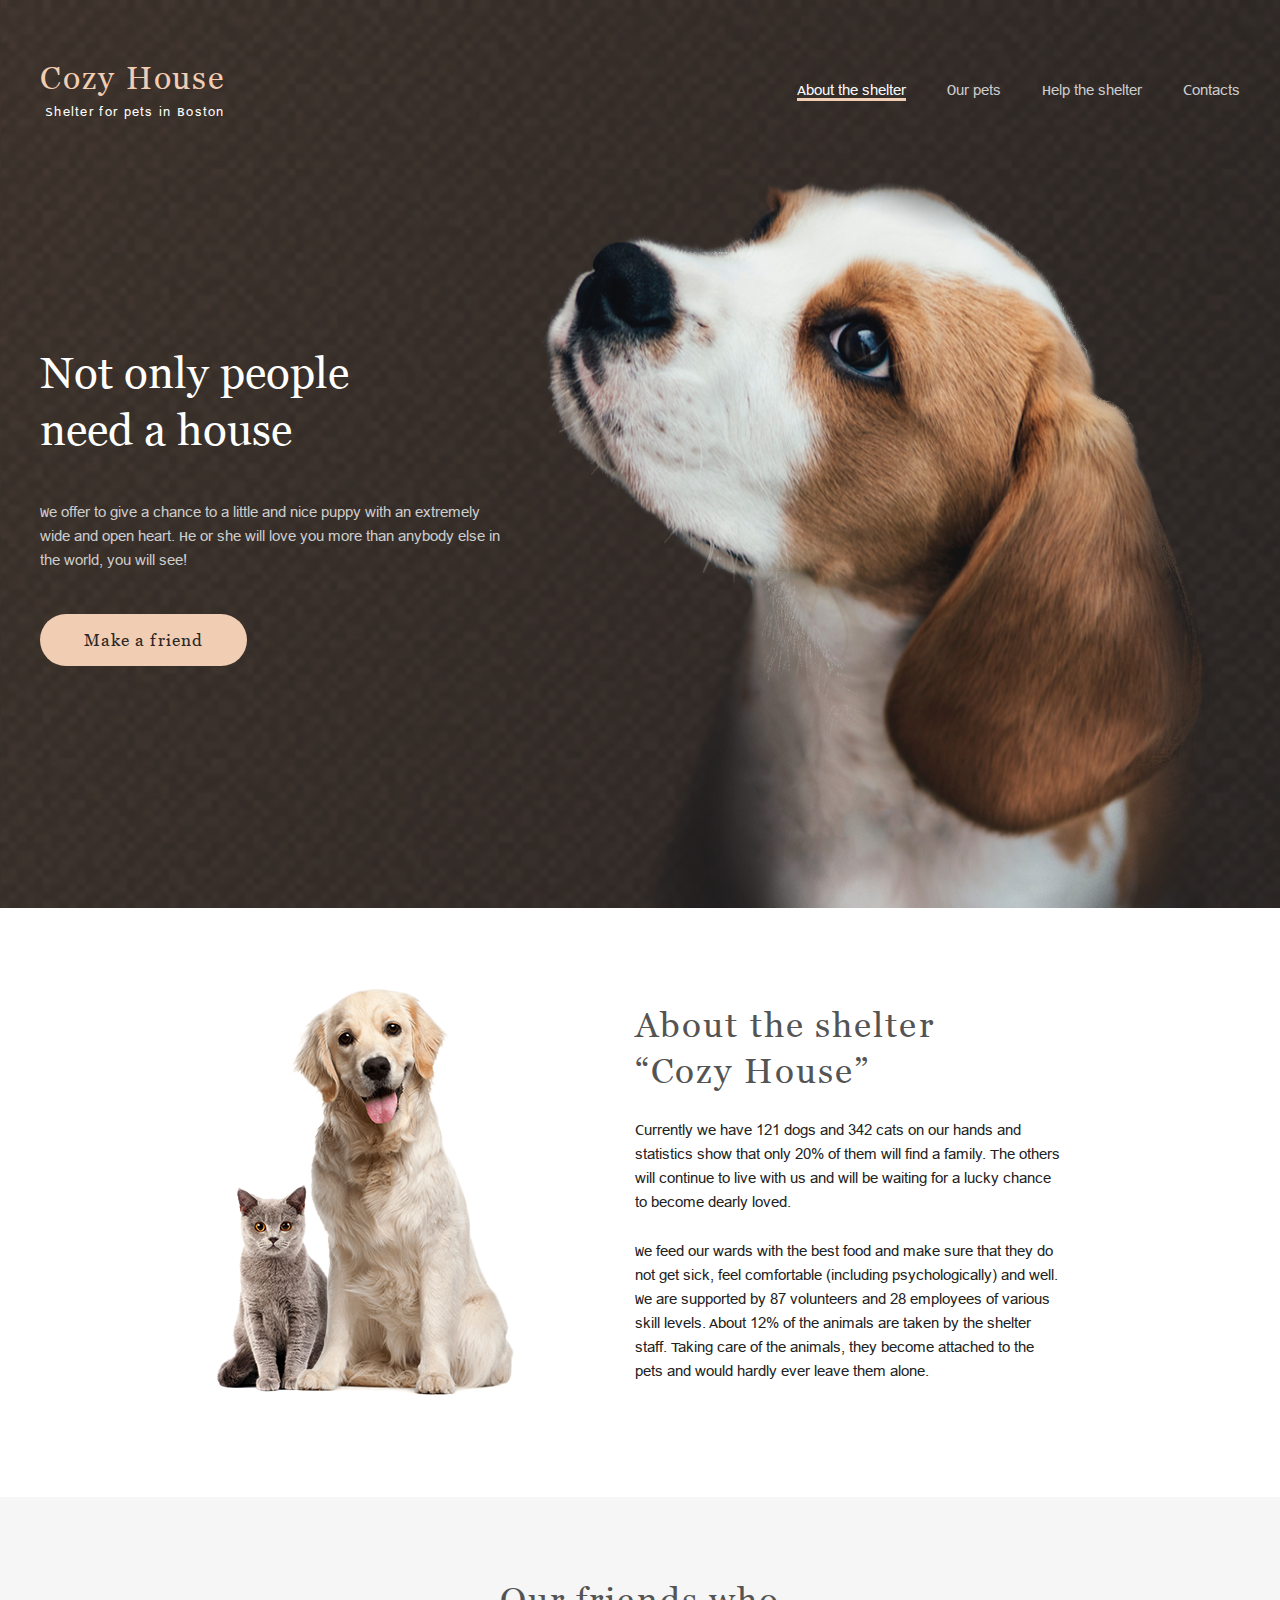
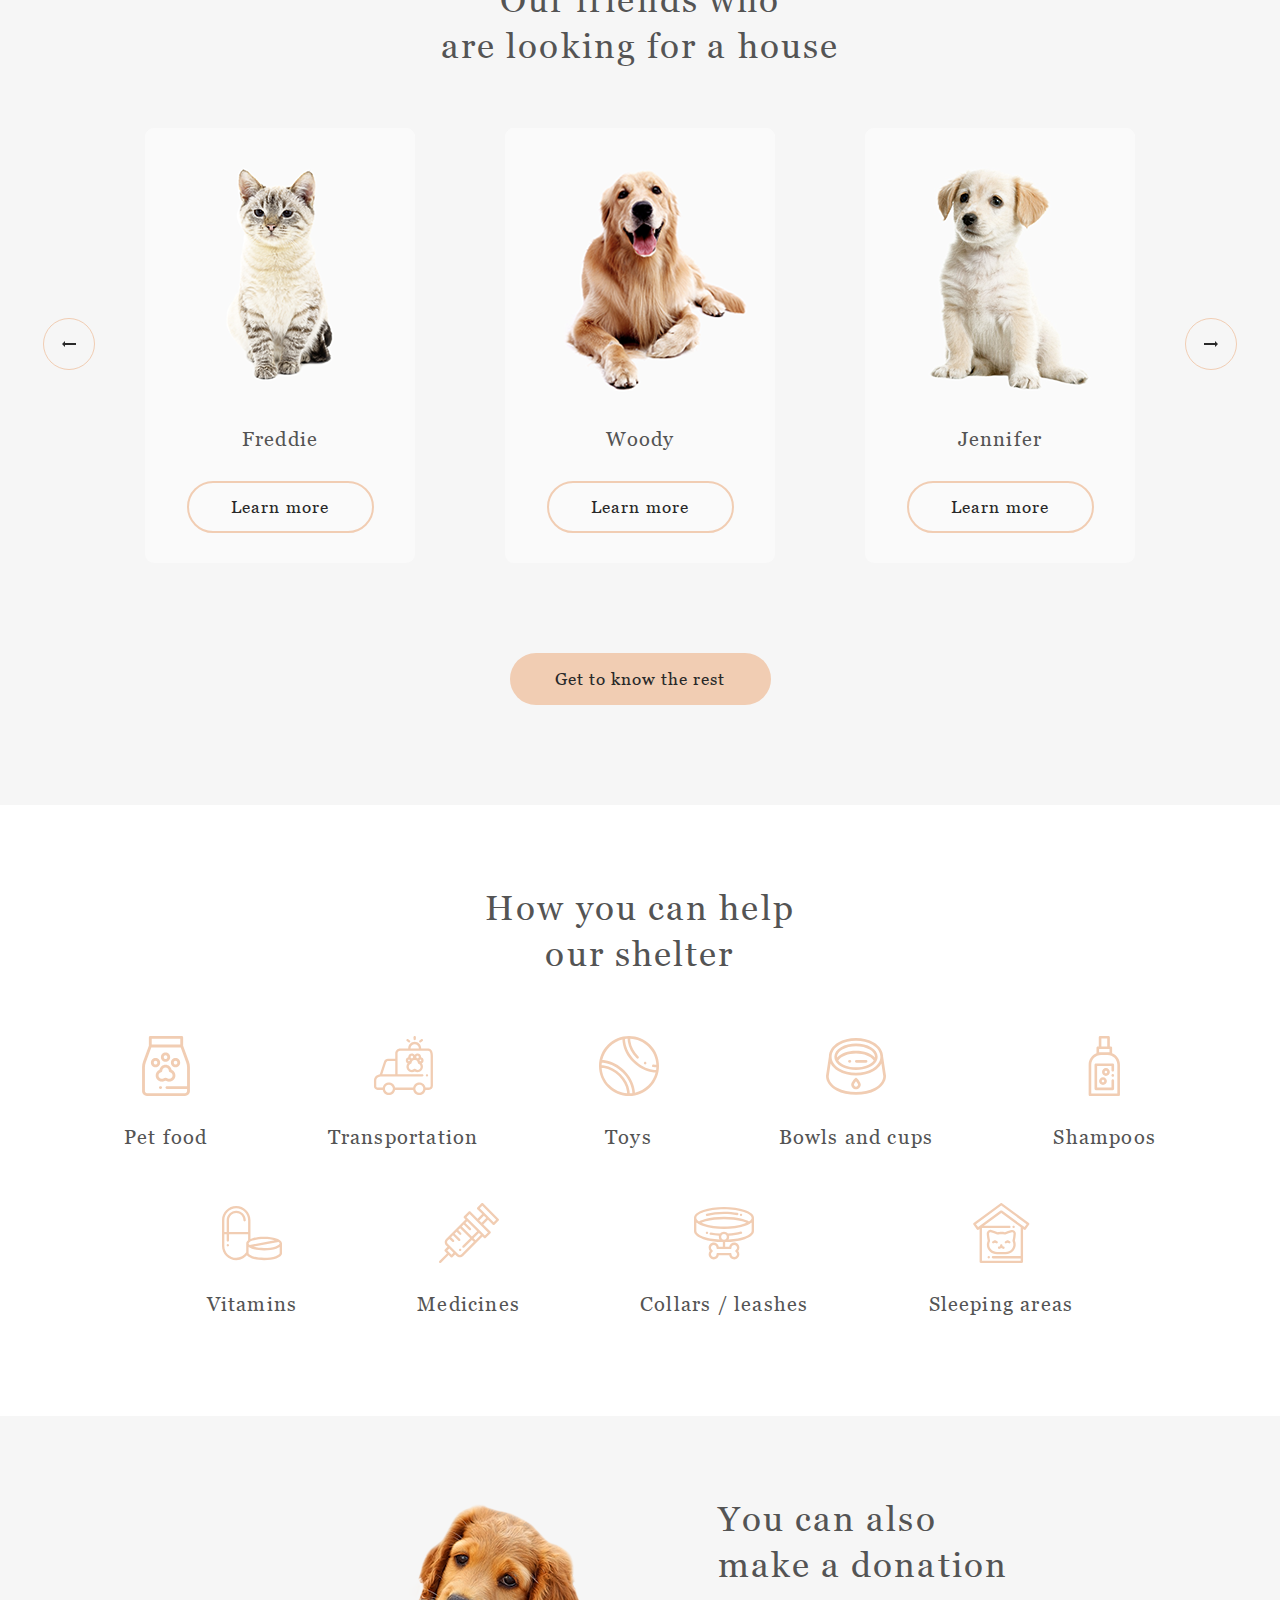
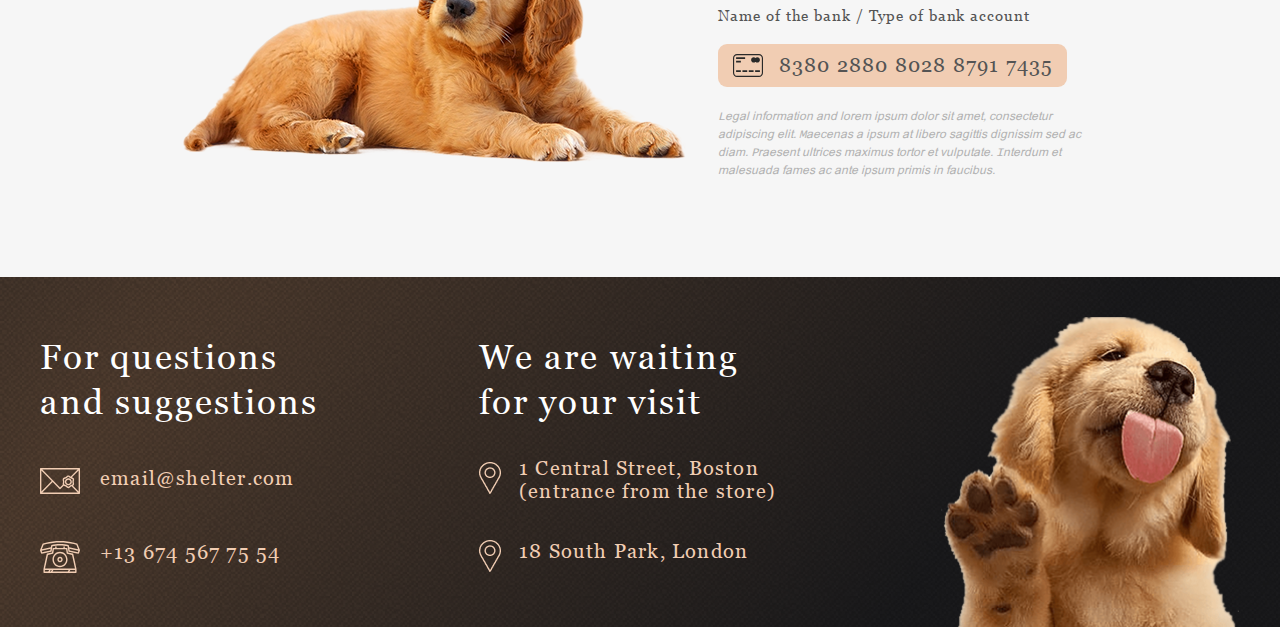
==== commit 3ed3a77a: "Add files via upload" ====
--- a/shelter/pages/main/index.html
+++ b/shelter/pages/main/index.html
@@ -15,22 +15,28 @@
           <h1>Cozy House</h1>
           <p>Shelter for pets in Boston</p>
         </div>
-        <nav class="header_nav">
-          <ul class="header_nav-items">
-            <li class="header_nav-item">
-              <a href="#" class="header_nav-item-a active">About the shelter</a>
-            </li>
-            <li class="header_nav-item active">
-              <a href="../pets/index.html" class="header_nav-item-a petsLink ">Our pets</a>
-            </li>
-            <li class="header_nav-item">
-              <a href="#help" class="header_nav-item-a">Help the shelter</a>
-            </li>
-            <li class="header_nav-item">
-              <a href="#contacts" class="header_nav-item-a">Contacts</a>
-            </li>
-          </ul>
-        </nav>
+        <div class="header_nav-container">
+          <nav class="header_nav">
+            <div class="burger_logo">
+              <h1 class="header_logo-title">Cozy House</h1>
+              <p class="header_logo-subtitle">Shelter for pets in Boston</p>
+            </div>
+            <ul class="header_nav-items">
+              <li class="header_nav-item">
+                <a href="#" class="header_nav-item-a active">About the shelter</a>
+              </li>
+              <li class="header_nav-item active">
+                <a href="../pets/index.html" class="header_nav-item-a petsLink ">Our pets</a>
+              </li>
+              <li class="header_nav-item">
+                <a href="#help" class="header_nav-item-a">Help the shelter</a>
+              </li>
+              <li class="header_nav-item">
+                <a href="#contacts" class="header_nav-item-a">Contacts</a>
+              </li>
+            </ul>
+          </nav>
+        </div>
         <div class="burger-menu">
           <span></span>
         </div>
@@ -82,29 +88,8 @@
           <div class="friends_slider" >
             <button class="friends_slider-btn left"></button>
             <div class="friends_slider-wrapper">
-              <div class="friends_slider-card">
-                <img
-                  src="./../../assets/images/slider/pets-katrine.png"
-                  alt="card"
-                />
-                <p>Katrine</p>
-                <button class="friends_slider-card-btn">Learn more</button>
-              </div>
-              <div class="friends_slider-card">
-                <img
-                  src="./../../assets/images/slider/pets-jennifer.png"
-                  alt="card"
-                />
-                <p>Jennifer</p>
-                <button class="friends_slider-card-btn">Learn more</button>
-              </div>
-              <div class="friends_slider-card">
-                <img
-                  src="./../../assets/images/slider/pets-woody.png"
-                  alt="card"
-                />
-                <p>Woody</p>
-                <button class="friends_slider-card-btn">Learn more</button>
+              <div class="carousel">
+               
               </div>
             </div>
             <button class="friends_slider-btn right"></button>
@@ -202,6 +187,14 @@
           <img src="./../../assets/images/footer-puppy.png" alt="footer">
         </div>
     </footer>
-    <script src="script.js"></script>
+    <div class="modal">
+      <div class="modal_wrapper">
+        <button class="modal_button"></button>
+        <div class="modal_content">
+          
+        </div>
+      </div>
+    </div>
+    <script type="module" src="script.js"></script>
   </body>
 </html>
--- a/shelter/pages/main/style.css
+++ b/shelter/pages/main/style.css
@@ -1,1343 +1,1906 @@
-.header {
-  width: 100%;
-  position: absolute;
-  top: 60px;
-}
-
-@media (min-width: 768px) and (max-width: 1279px) {
-  .header {
-    top: 30px;
-  }
-}
-
-@media (min-width: 320px) and (max-width: 767px) {
-  .header {
-    top: 30px;
-  }
-}
-
-.header .header_wrapper {
-  max-width: 1200px;
-  display: -webkit-box;
-  display: -ms-flexbox;
-  display: flex;
-  -webkit-box-orient: horizontal;
-  -webkit-box-direction: normal;
-      -ms-flex-direction: row;
-          flex-direction: row;
-  -webkit-box-pack: justify;
-      -ms-flex-pack: justify;
-          justify-content: space-between;
-  -webkit-box-align: center;
-      -ms-flex-align: center;
-          align-items: center;
-  margin: 0 auto;
-  padding-bottom: 10px;
-}
-
-@media (min-width: 768px) and (max-width: 1279px) {
-  .header .header_wrapper {
-    max-width: 708px;
-  }
-}
-
-@media (min-width: 320px) and (max-width: 767px) {
-  .header .header_wrapper {
-    max-width: 300px;
-  }
-}
-
-.header .header_wrapper .header_logo {
-  display: -webkit-box;
-  display: -ms-flexbox;
-  display: flex;
-  -webkit-box-orient: vertical;
-  -webkit-box-direction: normal;
-      -ms-flex-direction: column;
-          flex-direction: column;
-  font-style: normal;
-  font-weight: 400;
-  font-size: 32px;
-  line-height: 110%;
-  letter-spacing: 0.06em;
-  cursor: pointer;
-}
-
-.header .header_wrapper .header_logo h1 {
-  font-family: "Georgia";
-  -webkit-box-align: center;
-      -ms-flex-align: center;
-          align-items: center;
-  color: #f1cdb3;
-  margin-bottom: 9px;
-}
-
-.header .header_wrapper .header_logo p {
-  font-family: "Arial";
-  font-size: 13px;
-  line-height: 15px;
-  letter-spacing: 0.1em;
-  color: #ffffff;
-  padding-left: 5px;
-}
-
-.header .header_wrapper .header_nav {
-  max-width: 443px;
-  width: 100%;
-}
-
-@media (min-width: 320px) and (max-width: 767px) {
-  .header .header_wrapper .header_nav {
-    display: none;
-  }
-}
-
-.header .header_wrapper .header_nav .header_nav-items {
-  display: -webkit-box;
-  display: -ms-flexbox;
-  display: flex;
-  -webkit-box-pack: justify;
-      -ms-flex-pack: justify;
-          justify-content: space-between;
-  max-width: 443px;
-  width: 100%;
-}
-
-.header .header_wrapper .header_nav .header_nav-items .header_nav-item {
-  font-family: "Arial";
-  font-style: normal;
-  font-weight: 400;
-  font-size: 15px;
-  line-height: 160%;
-}
-
-.header .header_wrapper .header_nav .header_nav-items .header_nav-item .header_nav-item-a {
-  color: #cdcdcd;
-  text-decoration: none;
-}
-
-.header .header_wrapper .header_nav .header_nav-items .header_nav-item .header_nav-item-a.active {
-  color: #fafafa;
-  border-bottom: 3px solid #f1cdb3;
-}
-
-.header .header_wrapper .header_nav .header_nav-items .header_nav-item .header_nav-item-a:hover {
-  color: #fafafa;
-}
-
-.burger-menu {
-  display: none;
-}
-
-@media (min-width: 320px) and (max-width: 767px) {
-  .burger-menu {
-    z-index: 50;
-    display: block;
-    position: relative;
-    width: 30px;
-    height: 22px;
-    cursor: pointer;
-    right: 14.5%;
-    -webkit-transition: 0.5s;
-    transition: 0.5s;
-  }
-  .burger-menu::before,
-  .burger-menu::after,
-  .burger-menu span {
-    left: 0;
-    position: absolute;
-    height: 9%;
-    width: 100%;
-    -webkit-transition: all 0.3s ease 0s;
-    transition: all 0.3s ease 0s;
-    background-color: #f1cdb3;
-  }
-  .burger-menu::before,
-  .burger-menu::after {
-    content: "";
-  }
-  .burger-menu::before {
-    top: 0;
-  }
-  .burger-menu::after {
-    bottom: 0;
-  }
-  .burger-menu span {
-    top: 47%;
-  }
-}
-
-.burger-menu.active {
-  -webkit-transform: rotate(90deg);
-          transform: rotate(90deg);
-}
-
-.not-only {
-  max-width: 1200px;
-  width: 100%;
-  display: -webkit-box;
-  display: -ms-flexbox;
-  display: flex;
-  -webkit-box-pack: justify;
-      -ms-flex-pack: justify;
-          justify-content: space-between;
-  margin: 0 auto;
-}
-
-@media (min-width: 768px) and (max-width: 1279px) {
-  .not-only {
-    -webkit-box-orient: vertical;
-    -webkit-box-direction: normal;
-        -ms-flex-direction: column;
-            flex-direction: column;
-    -webkit-box-align: center;
-        -ms-flex-align: center;
-            align-items: center;
-    margin-bottom: 0px;
-  }
-}
-
-@media (min-width: 320px) and (max-width: 767px) {
-  .not-only {
-    -webkit-box-orient: vertical;
-    -webkit-box-direction: normal;
-        -ms-flex-direction: column;
-            flex-direction: column;
-    max-width: 300px;
-  }
-}
-
-.not-only .not-only_info {
-  display: -webkit-box;
-  display: -ms-flexbox;
-  display: flex;
-  -webkit-box-orient: vertical;
-  -webkit-box-direction: normal;
-      -ms-flex-direction: column;
-          flex-direction: column;
-}
-
-@media (min-width: 320px) and (max-width: 767px) {
-  .not-only .not-only_info {
-    -webkit-box-align: center;
-        -ms-flex-align: center;
-            align-items: center;
-  }
-}
-
-.not-only .not-only_info .not-only_title {
-  font-family: "Georgia";
-  font-style: normal;
-  font-weight: 400;
-  font-size: 44px;
-  line-height: 130%;
-  -webkit-box-align: center;
-      -ms-flex-align: center;
-          align-items: center;
-  color: #ffffff;
-  max-width: 310px;
-  margin-top: 204px;
-}
-
-@media (min-width: 768px) and (max-width: 1279px) {
-  .not-only .not-only_info .not-only_title {
-    margin-top: 13px;
-  }
-}
-
-@media (min-width: 320px) and (max-width: 767px) {
-  .not-only .not-only_info .not-only_title {
-    max-width: 200px;
-    font-size: 25px;
-    margin-top: 10px;
-    -webkit-box-align: center;
-        -ms-flex-align: center;
-            align-items: center;
-    text-align: center;
-    letter-spacing: 0.06em;
-  }
-}
-
-.not-only .not-only_info .not-only_subtitle {
-  font-family: "Arial";
-  font-style: normal;
-  font-weight: 400;
-  font-size: 15px;
-  line-height: 160%;
-  -webkit-box-align: center;
-      -ms-flex-align: center;
-          align-items: center;
-  color: #cdcdcd;
-  max-width: 460px;
-  margin-bottom: 42px;
-  margin-top: 42px;
-}
-
-@media (min-width: 320px) and (max-width: 767px) {
-  .not-only .not-only_info .not-only_subtitle {
-    font-size: 15px;
-    -webkit-box-align: center;
-        -ms-flex-align: center;
-            align-items: center;
-    text-align: center;
-  }
-}
-
-.not-only .not-only_info .not-only_btn {
-  width: 207px;
-  height: 52px;
-  background: #f1cdb3;
-  border-radius: 100px;
-  font-family: "Georgia";
-  font-style: normal;
-  font-weight: 400;
-  font-size: 17px;
-  line-height: 130%;
-  letter-spacing: 0.06em;
-  color: #292929;
-  text-decoration: none;
-  display: -webkit-box;
-  display: -ms-flexbox;
-  display: flex;
-  -webkit-box-align: center;
-      -ms-flex-align: center;
-          align-items: center;
-  -webkit-box-pack: center;
-      -ms-flex-pack: center;
-          justify-content: center;
-  cursor: pointer;
-}
-
-.not-only .not-only_info .not-only_btn:hover {
-  background: #fddcc4;
-}
-
-@media (min-width: 768px) and (max-width: 1279px) {
-  .not-only .not-only_info .not-only_btn {
-    margin: 0 auto;
-  }
-}
-
-.not-only .not-only_pic {
-  max-width: 698px;
-  padding-top: 40px;
-}
-
-@media (min-width: 768px) and (max-width: 1279px) {
-  .not-only .not-only_pic {
-    max-width: 569px;
-    margin-left: 140px;
-    padding-top: 96px;
-  }
-}
-
-@media (min-width: 320px) and (max-width: 767px) {
-  .not-only .not-only_pic {
-    max-width: 260px;
-    padding-top: 105px;
-    margin-left: 40px;
-  }
-}
-
-.not-only .not-only_pic img {
-  width: 100%;
-}
-
-.about {
-  background-color: #ffffff;
-  width: 100%;
-}
-
-.about .about_wrapper {
-  max-width: 1200px;
-  width: 100%;
-  margin: 0 auto;
-  display: -webkit-box;
-  display: -ms-flexbox;
-  display: flex;
-  -webkit-box-pack: justify;
-      -ms-flex-pack: justify;
-          justify-content: space-between;
-  padding: 80px 175px 75px 175px;
-}
-
-@media (min-width: 768px) and (max-width: 1279px) {
-  .about .about_wrapper {
-    -webkit-box-orient: vertical;
-    -webkit-box-direction: reverse;
-        -ms-flex-direction: column-reverse;
-            flex-direction: column-reverse;
-    padding: 78px 175px 100px 171px;
-  }
-}
-
-@media (min-width: 320px) and (max-width: 767px) {
-  .about .about_wrapper {
-    -webkit-box-orient: vertical;
-    -webkit-box-direction: reverse;
-        -ms-flex-direction: column-reverse;
-            flex-direction: column-reverse;
-    padding: 27px 0px 40px 15px;
-    max-width: 300px;
-  }
-}
-
-.about .about_wrapper .about_pic {
-  max-width: 300px;
-}
-
-@media (min-width: 768px) and (max-width: 1279px) {
-  .about .about_wrapper .about_pic {
-    margin: 0 auto;
-  }
-}
-
-@media (min-width: 320px) and (max-width: 767px) {
-  .about .about_wrapper .about_pic {
-    max-width: 260px;
-    margin-left: 5px;
-  }
-}
-
-.about .about_wrapper .about_pic img {
-  width: 100%;
-}
-
-.about .about_wrapper .about_text {
-  padding: 14px 0;
-  max-width: 430px;
-}
-
-@media (min-width: 768px) and (max-width: 1279px) {
-  .about .about_wrapper .about_text {
-    padding: 0;
-    margin-bottom: 55px;
-  }
-}
-
-@media (min-width: 320px) and (max-width: 767px) {
-  .about .about_wrapper .about_text {
-    max-width: 270px;
-  }
-}
-
-.about .about_wrapper .about_text h3 {
-  font-family: "Georgia";
-  font-style: normal;
-  font-weight: 400;
-  font-size: 35px;
-  line-height: 130%;
-  -webkit-box-align: center;
-      -ms-flex-align: center;
-          align-items: center;
-  letter-spacing: 0.06em;
-  color: #545454;
-  max-width: 370px;
-  margin-bottom: 25px;
-}
-
-@media (min-width: 320px) and (max-width: 767px) {
-  .about .about_wrapper .about_text h3 {
-    font-size: 25px;
-    text-align: center;
-  }
-}
-
-.about .about_wrapper .about_text p {
-  font-family: "Arial";
-  font-style: normal;
-  font-weight: 400;
-  font-size: 15px;
-  line-height: 160%;
-  margin-bottom: 25px;
-}
-
-@media (min-width: 320px) and (max-width: 767px) {
-  .about .about_wrapper .about_text p {
-    text-align: justify;
-  }
-}
-
-.friends {
-  width: 100%;
-  background: #f6f6f6;
-}
-
-.friends .friends_wrapper {
-  max-width: 1200px;
-  margin: 0 auto;
-  display: -webkit-box;
-  display: -ms-flexbox;
-  display: flex;
-  -webkit-box-orient: vertical;
-  -webkit-box-direction: normal;
-      -ms-flex-direction: column;
-          flex-direction: column;
-  -webkit-box-align: center;
-      -ms-flex-align: center;
-          align-items: center;
-  padding-top: 80px;
-  padding-bottom: 100px;
-}
-
-@media (min-width: 320px) and (max-width: 767px) {
-  .friends .friends_wrapper {
-    padding-top: 43px;
-    padding-bottom: 40px;
-  }
-}
-
-.friends .friends_wrapper h3 {
-  max-width: 400px;
-  font-family: "Georgia";
-  font-style: normal;
-  font-weight: 400;
-  font-size: 35px;
-  line-height: 130%;
-  display: -webkit-box;
-  display: -ms-flexbox;
-  display: flex;
-  -webkit-box-align: center;
-      -ms-flex-align: center;
-          align-items: center;
-  text-align: center;
-  letter-spacing: 0.06em;
-  color: #545454;
-}
-
-@media (min-width: 320px) and (max-width: 767px) {
-  .friends .friends_wrapper h3 {
-    font-size: 25px;
-  }
-}
-
-.friends .friends_wrapper .friends_slider {
-  display: -webkit-box;
-  display: -ms-flexbox;
-  display: flex;
-  margin-bottom: 30px;
-}
-
-@media (min-width: 320px) and (max-width: 767px) {
-  .friends .friends_wrapper .friends_slider {
-    -webkit-box-orient: vertical;
-    -webkit-box-direction: normal;
-        -ms-flex-direction: column;
-            flex-direction: column;
-    margin-bottom: 42px;
-  }
-}
-
-@media (min-width: 768px) and (max-width: 1279px) {
-  .friends .friends_wrapper .friends_slider {
-    max-width: 708px;
-    margin: 0 auto;
-    width: 100%;
-    -webkit-box-pack: justify;
-        -ms-flex-pack: justify;
-            justify-content: space-between;
-  }
-}
-
-.friends .friends_wrapper .friends_slider .friends_slider-btn {
-  width: 52px;
-  height: 52px;
-  border: 1px solid #f1cdb3;
-  -webkit-box-sizing: border-box;
-          box-sizing: border-box;
-  border-radius: 100px;
-  margin-top: 250px;
-  background-color: inherit;
-}
-
-.friends .friends_wrapper .friends_slider .friends_slider-btn:hover {
-  background-color: #fddcc4;
-}
-
-.friends .friends_wrapper .friends_slider .left {
-  background-image: url(./../../assets/icons/button_arrow.svg);
-  background-repeat: no-repeat;
-  background-position: center;
-}
-
-@media (min-width: 320px) and (max-width: 767px) {
-  .friends .friends_wrapper .friends_slider .left {
-    -webkit-box-ordinal-group: 3;
-        -ms-flex-order: 2;
-            order: 2;
-    margin-top: 0px;
-    margin-left: 16%;
-  }
-}
-
-.friends .friends_wrapper .friends_slider .left:disabled {
-  background-image: url(./../../assets/icons/button_arrow2.svg);
-  border: 2px solid #cdcdcd;
-}
-
-.friends .friends_wrapper .friends_slider .right {
-  background-position: center;
-  background-image: url(./../../assets/icons/button_arrow.svg);
-  background-repeat: no-repeat;
-  -webkit-transform: rotate(180deg);
-          transform: rotate(180deg);
-}
-
-@media (min-width: 320px) and (max-width: 767px) {
-  .friends .friends_wrapper .friends_slider .right {
-    -webkit-box-ordinal-group: 3;
-        -ms-flex-order: 2;
-            order: 2;
-    margin-top: -52px;
-    margin-left: 65%;
-  }
-}
-
-.friends .friends_wrapper .friends_slider .right:disabled {
-  background-image: url(./../../assets/icons/button_arrow2.svg);
-  border: 2px solid #cdcdcd;
-  background-color: inherit;
-}
-
-.friends .friends_wrapper .friends_slider .friends_slider-wrapper {
-  display: -webkit-box;
-  display: -ms-flexbox;
-  display: flex;
-  padding: 60px 53px 28px 53px;
-}
-
-@media (min-width: 768px) and (max-width: 1279px) {
-  .friends .friends_wrapper .friends_slider .friends_slider-wrapper {
-    padding: 60px 12px 60px 12px;
-    max-width: 604px;
-    width: 100%;
-    display: -webkit-box;
-    display: -ms-flexbox;
-    display: flex;
-    -webkit-box-pack: justify;
-        -ms-flex-pack: justify;
-            justify-content: space-between;
-  }
-}
-
-@media (min-width: 320px) and (max-width: 767px) {
-  .friends .friends_wrapper .friends_slider .friends_slider-wrapper {
-    padding: 42px 0px 20px 0px;
-  }
-}
-
-.friends .friends_wrapper .friends_slider .friends_slider-wrapper .friends_slider-card {
-  width: 270px;
-  display: -webkit-box;
-  display: -ms-flexbox;
-  display: flex;
-  -webkit-box-orient: vertical;
-  -webkit-box-direction: normal;
-      -ms-flex-direction: column;
-          flex-direction: column;
-  -webkit-box-align: center;
-      -ms-flex-align: center;
-          align-items: center;
-  margin-right: 90px;
-  background: #fafafa;
-  border-radius: 9px;
-  cursor: pointer;
-}
-
-@media (min-width: 768px) and (max-width: 1279px) {
-  .friends .friends_wrapper .friends_slider .friends_slider-wrapper .friends_slider-card {
-    margin-right: 0px;
-  }
-}
-
-@media (min-width: 320px) and (max-width: 767px) {
-  .friends .friends_wrapper .friends_slider .friends_slider-wrapper .friends_slider-card {
-    margin-right: 0px;
-  }
-}
-
-.friends .friends_wrapper .friends_slider .friends_slider-wrapper .friends_slider-card:hover {
-  background: #ffffff;
-  -webkit-transform: scale(1.1);
-          transform: scale(1.1);
-}
-
-.friends .friends_wrapper .friends_slider .friends_slider-wrapper .friends_slider-card:hover .friends_slider-card-btn {
-  background: #fddcc4;
-}
-
-@media (min-width: 320px) and (max-width: 767px) {
-  .friends .friends_wrapper .friends_slider .friends_slider-wrapper .friends_slider-card:nth-child(2) {
-    display: none;
-  }
-}
-
-.friends .friends_wrapper .friends_slider .friends_slider-wrapper .friends_slider-card:last-child {
-  margin-right: 0;
-}
-
-@media (min-width: 768px) and (max-width: 1279px) {
-  .friends .friends_wrapper .friends_slider .friends_slider-wrapper .friends_slider-card:last-child {
-    display: none;
-  }
-}
-
-@media (min-width: 320px) and (max-width: 767px) {
-  .friends .friends_wrapper .friends_slider .friends_slider-wrapper .friends_slider-card:last-child {
-    display: none;
-  }
-}
-
-.friends .friends_wrapper .friends_slider .friends_slider-wrapper .friends_slider-card img {
-  width: 100%;
-}
-
-.friends .friends_wrapper .friends_slider .friends_slider-wrapper .friends_slider-card p {
-  margin: 30px 0;
-  font-family: "Georgia";
-  font-style: normal;
-  font-weight: 400;
-  font-size: 20px;
-  line-height: 23px;
-  -webkit-box-align: center;
-      -ms-flex-align: center;
-          align-items: center;
-  text-align: center;
-  letter-spacing: 0.06em;
-  color: #545454;
-}
-
-.friends .friends_wrapper .friends_slider .friends_slider-wrapper .friends_slider-card .friends_slider-card-btn {
-  width: 187px;
-  height: 52px;
-  border: 2px solid #f1cdb3;
-  -webkit-box-sizing: border-box;
-          box-sizing: border-box;
-  border-radius: 100px;
-  font-family: "Georgia";
-  font-style: normal;
-  font-weight: 400;
-  font-size: 17px;
-  line-height: 130%;
-  letter-spacing: 0.06em;
-  color: #292929;
-  margin-bottom: 30px;
-  background-color: inherit;
-}
-
-.friends .friends_wrapper .friends_slider .friends_slider-wrapper .friends_slider-card .friends_slider-card-btn:hover {
-  background: #fddcc4;
-}
-
-.friends .friends_btn {
-  width: 261px;
-  height: 52px;
-  background: #f1cdb3;
-  border-radius: 100px;
-  border: none;
-  font-family: "Georgia";
-  font-style: normal;
-  font-weight: 400;
-  font-size: 17px;
-  line-height: 130%;
-  letter-spacing: 0.06em;
-  color: #292929;
-}
-
-.friends .friends_btn:hover {
-  background: #fddcc4;
-}
-
-.help {
-  width: 100%;
-  background-color: #ffffff;
-}
-
-.help .help_wrapper {
-  max-width: 1200px;
-  display: -webkit-box;
-  display: -ms-flexbox;
-  display: flex;
-  -webkit-box-orient: vertical;
-  -webkit-box-direction: normal;
-      -ms-flex-direction: column;
-          flex-direction: column;
-  padding: 80px 0px 100px 0px;
-  margin: 0 auto;
-}
-
-@media (min-width: 320px) and (max-width: 767px) {
-  .help .help_wrapper {
-    padding: 43px 0px 44px 0px;
-  }
-}
-
-.help .help_wrapper h3 {
-  font-family: "Georgia";
-  font-style: normal;
-  font-weight: 400;
-  font-size: 35px;
-  line-height: 130%;
-  -webkit-box-align: center;
-      -ms-flex-align: center;
-          align-items: center;
-  text-align: center;
-  letter-spacing: 0.06em;
-  color: #545454;
-}
-
-@media (min-width: 320px) and (max-width: 767px) {
-  .help .help_wrapper h3 {
-    font-size: 25px;
-  }
-}
-
-.help .help_wrapper .about_icons-wrapper {
-  display: -webkit-box;
-  display: -ms-flexbox;
-  display: flex;
-  -webkit-box-orient: horizontal;
-  -webkit-box-direction: normal;
-      -ms-flex-direction: row;
-          flex-direction: row;
-  -ms-flex-wrap: wrap;
-      flex-wrap: wrap;
-  row-gap: 54px;
-  -webkit-column-gap: 120px;
-          column-gap: 120px;
-  -webkit-box-pack: center;
-      -ms-flex-pack: center;
-          justify-content: center;
-  padding-top: 60px;
-}
-
-@media (min-width: 768px) and (max-width: 1279px) {
-  .help .help_wrapper .about_icons-wrapper {
-    max-width: 630px;
-    margin: 0 auto;
-    -webkit-column-gap: 60px;
-            column-gap: 60px;
-  }
-}
-
-@media (min-width: 320px) and (max-width: 767px) {
-  .help .help_wrapper .about_icons-wrapper {
-    -webkit-column-gap: 30px;
-            column-gap: 30px;
-    row-gap: 30px;
-    max-width: 290px;
-    margin: 0 auto;
-    padding-top: 40px;
-    -webkit-box-pack: start;
-        -ms-flex-pack: start;
-            justify-content: flex-start;
-  }
-}
-
-.help .help_wrapper .about_icons-wrapper .about_icons-card {
-  display: -webkit-box;
-  display: -ms-flexbox;
-  display: flex;
-  -webkit-box-orient: vertical;
-  -webkit-box-direction: normal;
-      -ms-flex-direction: column;
-          flex-direction: column;
-  -webkit-box-pack: justify;
-      -ms-flex-pack: justify;
-          justify-content: space-between;
-  height: 113px;
-}
-
-@media (min-width: 768px) and (max-width: 1279px) {
-  .help .help_wrapper .about_icons-wrapper .about_icons-card {
-    width: 170px;
-  }
-}
-
-@media (min-width: 320px) and (max-width: 767px) {
-  .help .help_wrapper .about_icons-wrapper .about_icons-card {
-    width: 130px;
-    height: 87px;
-  }
-}
-
-.help .help_wrapper .about_icons-wrapper .about_icons-card img {
-  width: 60px;
-  margin: 0 auto;
-}
-
-@media (min-width: 320px) and (max-width: 767px) {
-  .help .help_wrapper .about_icons-wrapper .about_icons-card img {
-    width: 50px;
-  }
-}
-
-.help .help_wrapper .about_icons-wrapper .about_icons-card p {
-  font-family: "Georgia";
-  font-style: normal;
-  font-weight: 400;
-  font-size: 20px;
-  line-height: 115%;
-  -webkit-box-align: center;
-      -ms-flex-align: center;
-          align-items: center;
-  text-align: center;
-  letter-spacing: 0.06em;
-  color: #545454;
-}
-
-@media (min-width: 320px) and (max-width: 767px) {
-  .help .help_wrapper .about_icons-wrapper .about_icons-card p {
-    font-size: 15px;
-  }
-}
-
-.addition {
-  width: 100%;
-  background: #f6f6f6;
-}
-
-.addition .addition_wrapper {
-  max-width: 915px;
-  margin: 0 auto;
-  padding: 80px 0px 98px 0px;
-  display: -webkit-box;
-  display: -ms-flexbox;
-  display: flex;
-  -webkit-box-pack: justify;
-      -ms-flex-pack: justify;
-          justify-content: space-between;
-}
-
-@media (min-width: 768px) and (max-width: 1279px) {
-  .addition .addition_wrapper {
-    -webkit-box-orient: vertical;
-    -webkit-box-direction: reverse;
-        -ms-flex-direction: column-reverse;
-            flex-direction: column-reverse;
-    -webkit-box-align: center;
-        -ms-flex-align: center;
-            align-items: center;
-  }
-}
-
-@media (min-width: 320px) and (max-width: 767px) {
-  .addition .addition_wrapper {
-    -webkit-box-orient: vertical;
-    -webkit-box-direction: reverse;
-        -ms-flex-direction: column-reverse;
-            flex-direction: column-reverse;
-    -webkit-box-align: center;
-        -ms-flex-align: center;
-            align-items: center;
-    padding: 42px 0px 42px 0px;
-  }
-}
-
-.addition .addition_wrapper .addition_pic {
-  max-width: 505px;
-  padding-top: 7px;
-}
-
-@media (min-width: 320px) and (max-width: 767px) {
-  .addition .addition_wrapper .addition_pic {
-    max-width: 260px;
-    padding-top: 40px;
-  }
-}
-
-.addition .addition_wrapper .addition_pic img {
-  width: 100%;
-}
-
-.addition .addition_wrapper .addition_text {
-  max-width: 380px;
-}
-
-@media (min-width: 768px) and (max-width: 1279px) {
-  .addition .addition_wrapper .addition_text {
-    margin-bottom: 57px;
-  }
-}
-
-@media (min-width: 320px) and (max-width: 767px) {
-  .addition .addition_wrapper .addition_text {
-    max-width: 280px;
-  }
-}
-
-.addition .addition_wrapper .addition_text h3 {
-  font-family: "Georgia";
-  font-style: normal;
-  font-weight: 400;
-  font-size: 35px;
-  line-height: 130%;
-  -webkit-box-align: center;
-      -ms-flex-align: center;
-          align-items: center;
-  letter-spacing: 0.06em;
-  color: #545454;
-  margin-bottom: 20px;
-}
-
-@media (min-width: 320px) and (max-width: 767px) {
-  .addition .addition_wrapper .addition_text h3 {
-    font-size: 25px;
-    text-align: center;
-  }
-}
-
-.addition .addition_wrapper .addition_text h4 {
-  font-family: "Georgia";
-  font-style: normal;
-  font-weight: 400;
-  font-size: 15px;
-  line-height: 110%;
-  -webkit-box-align: center;
-      -ms-flex-align: center;
-          align-items: center;
-  letter-spacing: 0.06em;
-  color: #545454;
-  margin-bottom: 20px;
-}
-
-@media (min-width: 320px) and (max-width: 767px) {
-  .addition .addition_wrapper .addition_text h4 {
-    line-height: 160%;
-    text-align: center;
-    letter-spacing: 0;
-  }
-}
-
-.addition .addition_wrapper .addition_text .addition_btn {
-  font-family: "Georgia";
-  font-style: normal;
-  font-weight: 400;
-  font-size: 20px;
-  line-height: 115%;
-  -webkit-box-align: center;
-      -ms-flex-align: center;
-          align-items: center;
-  letter-spacing: 0.06em;
-  color: #545454;
-  background-color: #f1cdb3;
-  border-radius: 9px;
-  border: none;
-  width: 349px;
-  height: 43px;
-  background-image: url(./../../assets/icons/card.svg);
-  background-repeat: no-repeat;
-  background-position: center left 5%;
-  padding: 10px 13px;
-  text-align: right;
-  margin-bottom: 20px;
-}
-
-@media (min-width: 320px) and (max-width: 767px) {
-  .addition .addition_wrapper .addition_text .addition_btn {
-    font-size: 15px;
-    width: 281px;
-    margin: 0 auto;
-    margin-bottom: 20px;
-  }
-}
-
-.addition .addition_wrapper .addition_text .addition_btn a {
-  text-decoration: none;
-  color: #545454;
-}
-
-.addition .addition_wrapper .addition_text p {
-  font-family: "Arial";
-  font-style: italic;
-  font-weight: 400;
-  font-size: 12px;
-  line-height: 18px;
-  -webkit-box-align: center;
-      -ms-flex-align: center;
-          align-items: center;
-  color: #b2b2b2;
-}
-
-@media (min-width: 320px) and (max-width: 767px) {
-  .addition .addition_wrapper .addition_text p {
-    font-size: 12px;
-    text-align: justify;
-  }
-}
-
-.footer {
-  width: 100%;
-  background-image: url(./../../assets/images/footer-gradient-background.png);
-  background-position: center;
-  background-size: cover;
-}
-
-.footer .footer_wrapper {
-  max-width: 1200px;
-  display: -webkit-box;
-  display: -ms-flexbox;
-  display: flex;
-  -webkit-box-pack: justify;
-      -ms-flex-pack: justify;
-          justify-content: space-between;
-  margin: 0 auto;
-}
-
-@media (min-width: 768px) and (max-width: 1279px) {
-  .footer .footer_wrapper {
-    -ms-flex-wrap: wrap;
-        flex-wrap: wrap;
-    -webkit-box-pack: space-evenly;
-        -ms-flex-pack: space-evenly;
-            justify-content: space-evenly;
-  }
-}
-
-@media (min-width: 320px) and (max-width: 767px) {
-  .footer .footer_wrapper {
-    -webkit-box-orient: vertical;
-    -webkit-box-direction: normal;
-        -ms-flex-direction: column;
-            flex-direction: column;
-    text-align: center;
-    -webkit-box-align: center;
-        -ms-flex-align: center;
-            align-items: center;
-  }
-}
-
-@media (min-width: 320px) and (max-width: 767px) {
-  .footer .footer_wrapper .footer_section {
-    padding-top: 18px;
-  }
-  .footer .footer_wrapper .footer_section img {
-    width: 22px;
-    height: 32px;
-  }
-}
-
-.footer .footer_wrapper .footer_section h3 {
-  max-width: 280px;
-  font-family: "Georgia";
-  font-style: normal;
-  font-weight: 400;
-  font-size: 35px;
-  line-height: 130%;
-  letter-spacing: 0.06em;
-  color: #ffffff;
-}
-
-@media (min-width: 320px) and (max-width: 767px) {
-  .footer .footer_wrapper .footer_section h3 {
-    font-size: 25px;
-    margin: 0 auto;
-    margin-bottom: 40px;
-  }
-}
-
-.footer .footer_wrapper .footer_section .footer_section-item {
-  display: -webkit-box;
-  display: -ms-flexbox;
-  display: flex;
-}
-
-@media (min-width: 320px) and (max-width: 767px) {
-  .footer .footer_wrapper .footer_section .footer_section-item {
-    -webkit-box-pack: center;
-        -ms-flex-pack: center;
-            justify-content: center;
-  }
-}
-
-.footer .footer_wrapper .footer_section .footer_section-item img {
-  width: 22px;
-  height: 32px;
-  margin-right: 20px;
-}
-
-.footer .footer_wrapper .footer_section .footer_section-item a {
-  text-decoration: none;
-  font-family: "Georgia";
-  font-style: normal;
-  font-weight: 400;
-  font-size: 20px;
-  line-height: 115%;
-  letter-spacing: 0.06em;
-  color: #f1cdb3;
-}
-
-.footer .footer_wrapper .footer_section .email {
-  background-image: url(./../../assets/icons/icon-email.svg);
-  background-repeat: no-repeat;
-  background-position: left 0px top -2px;
-  height: 32px;
-  padding-left: 60px;
-  margin-bottom: 42px;
-}
-
-@media (min-width: 320px) and (max-width: 767px) {
-  .footer .footer_wrapper .footer_section .email {
-    margin-bottom: 40px;
-    background-position: left 12px top -2px;
-  }
-}
-
-.footer .footer_wrapper .footer_section .phone {
-  background-image: url(./../../assets/icons/icon-phone.svg);
-  background-repeat: no-repeat;
-  background-position: left 0px top 0px;
-  height: 32px;
-  padding-left: 60px;
-}
-
-@media (min-width: 320px) and (max-width: 767px) {
-  .footer .footer_wrapper .footer_section .phone {
-    margin-bottom: 20px;
-    background-position: left 20px top -2px;
-  }
-}
-
-.footer .footer_wrapper .footer_section .first_adress a {
-  background-image: url(./../../assets/icons/icon-marker.png);
-  background-repeat: no-repeat;
-  background-position: left 0px top 5px;
-  margin-bottom: 37px;
-  padding-left: 40px;
-  max-width: 302px;
-  width: 100%;
-}
-
-@media (min-width: 320px) and (max-width: 767px) {
-  .footer .footer_wrapper .footer_section .first_adress a {
-    margin-bottom: 45px;
-    padding-left: 28px;
-  }
-}
-
-.footer .footer_wrapper .footer_section .second_adress a {
-  background-image: url(./../../assets/icons/icon-marker.png);
-  background-repeat: no-repeat;
-  background-position: left 0px top 0px;
-  margin-bottom: 30px;
-  padding-left: 40px;
-  max-width: 302px;
-  width: 100%;
-  height: 32px;
-}
-
-@media (min-width: 320px) and (max-width: 767px) {
-  .footer .footer_wrapper .footer_section .second_adress a {
-    padding-left: 14px;
-  }
-}
-
-.footer .footer_wrapper .contacts {
-  padding-top: 57px;
-  margin-bottom: 41px;
-}
-
-@media (min-width: 768px) and (max-width: 1279px) {
-  .footer .footer_wrapper .contacts {
-    padding-top: 29px;
-  }
-}
-
-@media (min-width: 320px) and (max-width: 767px) {
-  .footer .footer_wrapper .contacts {
-    padding-top: 30px;
-    margin-bottom: 17px;
-  }
-}
-
-.footer .footer_wrapper .contacts h3 {
-  margin-bottom: 42px;
-}
-
-.footer .footer_wrapper .adress {
-  padding-top: 57px;
-}
-
-@media (min-width: 768px) and (max-width: 1279px) {
-  .footer .footer_wrapper .adress {
-    padding-top: 29px;
-  }
-}
-
-@media (min-width: 320px) and (max-width: 767px) {
-  .footer .footer_wrapper .adress {
-    padding-top: 0px;
-  }
-}
-
-.footer .footer_wrapper .adress h3 {
-  margin-bottom: 32px;
-}
-
-@media (min-width: 320px) and (max-width: 767px) {
-  .footer .footer_wrapper .adress h3 {
-    margin-bottom: 40px;
-  }
-}
-
-.footer .footer_wrapper .pic {
-  padding-top: 40px;
-}
-
-@media (min-width: 768px) and (max-width: 1279px) {
-  .footer .footer_wrapper .pic {
-    padding-top: 19px;
-    padding-bottom: 0px;
-  }
-}
-
-@media (min-width: 320px) and (max-width: 767px) {
-  .footer .footer_wrapper .pic {
-    padding-top: 5px;
-  }
-}
-
-.footer .footer_wrapper .pic img {
-  width: 300px;
-  height: 310px;
-}
-
-@media screen and (max-width: 767px) {
-  .footer .footer_wrapper .pic img {
-    width: 260px;
-    height: 269px;
-  }
-}
-
-@font-face {
-  font-family: "Georgia";
-  font-style: normal;
-  font-weight: 400;
-  src: local(""), url("./../../assets/fonts/georgia.ttf");
-}
-
-@font-face {
-  font-family: "Arial";
-  font-style: normal;
-  font-weight: 400;
-  src: local(""), url("./../../assets/fonts/arialmt.ttf");
-}
-
-html {
-  scroll-behavior: smooth;
-}
-
-body {
-  width: 100%;
-  margin: 0 auto;
-  position: relative;
-}
-
-.main {
-  width: 100%;
-  background-image: url(../../assets/images/start-screen-gradient-background.png);
-  background-repeat: no-repeat;
-  background-position: center;
-  background-size: cover;
-  padding-top: 140px;
-}
+@charset "UTF-8";
+.header {
+  width: 100%;
+  position: absolute;
+  top: 60px;
+}
+
+@media (min-width: 768px) and (max-width: 1279px) {
+  .header {
+    top: 30px;
+  }
+}
+
+@media (min-width: 320px) and (max-width: 767px) {
+  .header {
+    top: 30px;
+  }
+}
+
+.header .header_wrapper {
+  max-width: 1200px;
+  display: -webkit-box;
+  display: -ms-flexbox;
+  display: flex;
+  -webkit-box-orient: horizontal;
+  -webkit-box-direction: normal;
+      -ms-flex-direction: row;
+          flex-direction: row;
+  -webkit-box-pack: justify;
+      -ms-flex-pack: justify;
+          justify-content: space-between;
+  -webkit-box-align: center;
+      -ms-flex-align: center;
+          align-items: center;
+  margin: 0 auto;
+  padding-bottom: 10px;
+}
+
+@media (min-width: 768px) and (max-width: 1279px) {
+  .header .header_wrapper {
+    max-width: 708px;
+  }
+}
+
+@media (min-width: 320px) and (max-width: 767px) {
+  .header .header_wrapper {
+    max-width: 100%;
+    display: -webkit-box;
+    display: -ms-flexbox;
+    display: flex;
+    -webkit-box-pack: justify;
+        -ms-flex-pack: justify;
+            justify-content: space-between;
+    padding: 0px 53px 30px 10px;
+  }
+}
+
+.header .header_wrapper .header_logo {
+  display: -webkit-box;
+  display: -ms-flexbox;
+  display: flex;
+  -webkit-box-orient: vertical;
+  -webkit-box-direction: normal;
+      -ms-flex-direction: column;
+          flex-direction: column;
+  font-style: normal;
+  font-weight: 400;
+  font-size: 32px;
+  line-height: 110%;
+  letter-spacing: 0.06em;
+  cursor: pointer;
+}
+
+.header .header_wrapper .header_logo h1 {
+  font-family: "Georgia";
+  -webkit-box-align: center;
+      -ms-flex-align: center;
+          align-items: center;
+  color: #f1cdb3;
+  margin-bottom: 9px;
+}
+
+.header .header_wrapper .header_logo p {
+  font-family: "Arial";
+  font-size: 13px;
+  line-height: 15px;
+  letter-spacing: 0.1em;
+  color: #ffffff;
+  padding-left: 5px;
+}
+
+.header .header_wrapper .header_nav-container {
+  max-width: 443px;
+  width: 100%;
+}
+
+@media (min-width: 320px) and (max-width: 767px) {
+  .header .header_wrapper .header_nav-container {
+    position: fixed;
+    top: 0;
+    right: -100%;
+    width: 100%;
+    height: 100%;
+    background-color: rgba(41, 41, 41, 0.6);
+    max-width: 100%;
+    -webkit-transition: right 0.3s ease 0s;
+    transition: right 0.3s ease 0s;
+  }
+  .header .header_wrapper .header_nav-container.show {
+    right: 0;
+  }
+}
+
+@media (min-width: 320px) and (max-width: 767px) {
+  .header .header_wrapper .header_nav-container .header_nav {
+    display: -webkit-box;
+    display: -ms-flexbox;
+    display: flex;
+    width: 320px;
+    position: absolute;
+    right: 0;
+    -webkit-box-align: center;
+        -ms-flex-align: center;
+            align-items: center;
+    -webkit-box-orient: vertical;
+    -webkit-box-direction: normal;
+        -ms-flex-direction: column;
+            flex-direction: column;
+    background-color: #ffffff;
+    height: 100%;
+  }
+}
+
+.header .header_wrapper .header_nav-container .header_nav .burger_logo {
+  display: none;
+}
+
+@media (min-width: 320px) and (max-width: 767px) {
+  .header .header_wrapper .header_nav-container .header_nav .burger_logo {
+    display: -webkit-box;
+    display: -ms-flexbox;
+    display: flex;
+    -webkit-box-orient: vertical;
+    -webkit-box-direction: normal;
+        -ms-flex-direction: column;
+            flex-direction: column;
+    -ms-flex-item-align: start;
+        align-self: flex-start;
+    padding: 30px 0px 30px 10px;
+    z-index: 5;
+  }
+}
+
+.header .header_wrapper .header_nav-container .header_nav .burger_logo h1 {
+  font-family: "Georgia";
+  font-style: normal;
+  font-weight: 400;
+  font-size: 32px;
+  line-height: 110%;
+  -webkit-box-align: center;
+      -ms-flex-align: center;
+          align-items: center;
+  letter-spacing: 0.06em;
+  color: #f1cdb3;
+  margin-bottom: 9px;
+}
+
+.header .header_wrapper .header_nav-container .header_nav .burger_logo p {
+  font-family: "Arial";
+  font-style: normal;
+  font-weight: 400;
+  font-size: 13px;
+  line-height: 15px;
+  display: -webkit-box;
+  display: -ms-flexbox;
+  display: flex;
+  -webkit-box-align: center;
+      -ms-flex-align: center;
+          align-items: center;
+  letter-spacing: 0.1em;
+  color: #ffffff;
+}
+
+.header .header_wrapper .header_nav-container .header_nav .header_nav-items {
+  display: -webkit-box;
+  display: -ms-flexbox;
+  display: flex;
+  -webkit-box-pack: justify;
+      -ms-flex-pack: justify;
+          justify-content: space-between;
+  max-width: 443px;
+  width: 100%;
+}
+
+@media (min-width: 320px) and (max-width: 767px) {
+  .header .header_wrapper .header_nav-container .header_nav .header_nav-items {
+    display: -webkit-box;
+    display: -ms-flexbox;
+    display: flex;
+    max-width: 320px;
+    position: absolute;
+    right: 0;
+    top: -10px;
+    -webkit-box-align: center;
+        -ms-flex-align: center;
+            align-items: center;
+    -webkit-box-orient: vertical;
+    -webkit-box-direction: normal;
+        -ms-flex-direction: column;
+            flex-direction: column;
+    background-color: #292929;
+    height: 100%;
+    -webkit-box-pack: center;
+        -ms-flex-pack: center;
+            justify-content: center;
+  }
+}
+
+.header .header_wrapper .header_nav-container .header_nav .header_nav-items .header_nav-item {
+  font-family: "Arial";
+  font-style: normal;
+  font-weight: 400;
+  font-size: 15px;
+  line-height: 160%;
+}
+
+@media (min-width: 320px) and (max-width: 767px) {
+  .header .header_wrapper .header_nav-container .header_nav .header_nav-items .header_nav-item {
+    padding-bottom: 40px;
+    font-family: "Arial";
+    font-style: normal;
+    font-weight: 400;
+    font-size: 32px;
+    line-height: 160%;
+    color: #cdcdcd;
+  }
+}
+
+.header .header_wrapper .header_nav-container .header_nav .header_nav-items .header_nav-item .header_nav-item-a {
+  color: #cdcdcd;
+  text-decoration: none;
+}
+
+.header .header_wrapper .header_nav-container .header_nav .header_nav-items .header_nav-item .header_nav-item-a.active {
+  color: #fafafa;
+  border-bottom: 3px solid #f1cdb3;
+}
+
+.header .header_wrapper .header_nav-container .header_nav .header_nav-items .header_nav-item .header_nav-item-a:hover {
+  color: #fafafa;
+}
+
+.burger-menu {
+  display: none;
+}
+
+@media (min-width: 320px) and (max-width: 767px) {
+  .burger-menu {
+    z-index: 50;
+    display: block;
+    position: relative;
+    width: 30px;
+    height: 22px;
+    cursor: pointer;
+    -webkit-transition: 0.5s;
+    transition: 0.5s;
+  }
+  .burger-menu::before,
+  .burger-menu::after,
+  .burger-menu span {
+    left: 0;
+    position: absolute;
+    height: 9%;
+    width: 100%;
+    -webkit-transition: all 0.3s ease 0s;
+    transition: all 0.3s ease 0s;
+    background-color: #f1cdb3;
+  }
+  .burger-menu::before,
+  .burger-menu::after {
+    content: "";
+  }
+  .burger-menu::before {
+    top: 0;
+  }
+  .burger-menu::after {
+    bottom: 0;
+  }
+  .burger-menu span {
+    top: 47%;
+  }
+}
+
+.burger-menu.active {
+  -webkit-transform: rotate(90deg);
+          transform: rotate(90deg);
+}
+
+.not-only {
+  max-width: 1200px;
+  width: 100%;
+  display: -webkit-box;
+  display: -ms-flexbox;
+  display: flex;
+  -webkit-box-pack: justify;
+      -ms-flex-pack: justify;
+          justify-content: space-between;
+  margin: 0 auto;
+}
+
+@media (min-width: 768px) and (max-width: 1279px) {
+  .not-only {
+    -webkit-box-orient: vertical;
+    -webkit-box-direction: normal;
+        -ms-flex-direction: column;
+            flex-direction: column;
+    -webkit-box-align: center;
+        -ms-flex-align: center;
+            align-items: center;
+    margin-bottom: 0px;
+  }
+}
+
+@media (min-width: 320px) and (max-width: 767px) {
+  .not-only {
+    -webkit-box-orient: vertical;
+    -webkit-box-direction: normal;
+        -ms-flex-direction: column;
+            flex-direction: column;
+    max-width: 300px;
+  }
+}
+
+.not-only .not-only_info {
+  display: -webkit-box;
+  display: -ms-flexbox;
+  display: flex;
+  -webkit-box-orient: vertical;
+  -webkit-box-direction: normal;
+      -ms-flex-direction: column;
+          flex-direction: column;
+}
+
+@media (min-width: 320px) and (max-width: 767px) {
+  .not-only .not-only_info {
+    -webkit-box-align: center;
+        -ms-flex-align: center;
+            align-items: center;
+  }
+}
+
+.not-only .not-only_info .not-only_title {
+  font-family: "Georgia";
+  font-style: normal;
+  font-weight: 400;
+  font-size: 44px;
+  line-height: 130%;
+  -webkit-box-align: center;
+      -ms-flex-align: center;
+          align-items: center;
+  color: #ffffff;
+  max-width: 310px;
+  margin-top: 204px;
+}
+
+@media (min-width: 768px) and (max-width: 1279px) {
+  .not-only .not-only_info .not-only_title {
+    margin-top: 13px;
+  }
+}
+
+@media (min-width: 320px) and (max-width: 767px) {
+  .not-only .not-only_info .not-only_title {
+    max-width: 200px;
+    font-size: 25px;
+    margin-top: 10px;
+    -webkit-box-align: center;
+        -ms-flex-align: center;
+            align-items: center;
+    text-align: center;
+    letter-spacing: 0.06em;
+  }
+}
+
+.not-only .not-only_info .not-only_subtitle {
+  font-family: "Arial";
+  font-style: normal;
+  font-weight: 400;
+  font-size: 15px;
+  line-height: 160%;
+  -webkit-box-align: center;
+      -ms-flex-align: center;
+          align-items: center;
+  color: #cdcdcd;
+  max-width: 460px;
+  margin-bottom: 42px;
+  margin-top: 42px;
+}
+
+@media (min-width: 320px) and (max-width: 767px) {
+  .not-only .not-only_info .not-only_subtitle {
+    font-size: 15px;
+    -webkit-box-align: center;
+        -ms-flex-align: center;
+            align-items: center;
+    text-align: center;
+  }
+}
+
+.not-only .not-only_info .not-only_btn {
+  width: 207px;
+  height: 52px;
+  background: #f1cdb3;
+  border-radius: 100px;
+  font-family: "Georgia";
+  font-style: normal;
+  font-weight: 400;
+  font-size: 17px;
+  line-height: 130%;
+  letter-spacing: 0.06em;
+  color: #292929;
+  text-decoration: none;
+  display: -webkit-box;
+  display: -ms-flexbox;
+  display: flex;
+  -webkit-box-align: center;
+      -ms-flex-align: center;
+          align-items: center;
+  -webkit-box-pack: center;
+      -ms-flex-pack: center;
+          justify-content: center;
+  cursor: pointer;
+}
+
+.not-only .not-only_info .not-only_btn:hover {
+  background: #fddcc4;
+}
+
+@media (min-width: 768px) and (max-width: 1279px) {
+  .not-only .not-only_info .not-only_btn {
+    margin: 0 auto;
+  }
+}
+
+.not-only .not-only_pic {
+  max-width: 698px;
+  padding-top: 40px;
+}
+
+@media (min-width: 768px) and (max-width: 1279px) {
+  .not-only .not-only_pic {
+    max-width: 569px;
+    margin-left: 140px;
+    padding-top: 96px;
+  }
+}
+
+@media (min-width: 320px) and (max-width: 767px) {
+  .not-only .not-only_pic {
+    max-width: 260px;
+    padding-top: 105px;
+    margin-left: 40px;
+  }
+}
+
+.not-only .not-only_pic img {
+  width: 100%;
+}
+
+.about {
+  background-color: #ffffff;
+  width: 100%;
+}
+
+.about .about_wrapper {
+  max-width: 1200px;
+  width: 100%;
+  margin: 0 auto;
+  display: -webkit-box;
+  display: -ms-flexbox;
+  display: flex;
+  -webkit-box-pack: justify;
+      -ms-flex-pack: justify;
+          justify-content: space-between;
+  padding: 80px 175px 75px 175px;
+}
+
+@media (min-width: 768px) and (max-width: 1279px) {
+  .about .about_wrapper {
+    -webkit-box-orient: vertical;
+    -webkit-box-direction: reverse;
+        -ms-flex-direction: column-reverse;
+            flex-direction: column-reverse;
+    padding: 78px 175px 100px 171px;
+  }
+}
+
+@media (min-width: 320px) and (max-width: 767px) {
+  .about .about_wrapper {
+    -webkit-box-orient: vertical;
+    -webkit-box-direction: reverse;
+        -ms-flex-direction: column-reverse;
+            flex-direction: column-reverse;
+    padding: 27px 0px 40px 15px;
+    max-width: 300px;
+  }
+}
+
+.about .about_wrapper .about_pic {
+  max-width: 300px;
+}
+
+@media (min-width: 768px) and (max-width: 1279px) {
+  .about .about_wrapper .about_pic {
+    margin: 0 auto;
+  }
+}
+
+@media (min-width: 320px) and (max-width: 767px) {
+  .about .about_wrapper .about_pic {
+    max-width: 260px;
+    margin-left: 5px;
+  }
+}
+
+.about .about_wrapper .about_pic img {
+  width: 100%;
+}
+
+.about .about_wrapper .about_text {
+  padding: 14px 0;
+  max-width: 430px;
+}
+
+@media (min-width: 768px) and (max-width: 1279px) {
+  .about .about_wrapper .about_text {
+    padding: 0;
+    margin-bottom: 55px;
+  }
+}
+
+@media (min-width: 320px) and (max-width: 767px) {
+  .about .about_wrapper .about_text {
+    max-width: 270px;
+  }
+}
+
+.about .about_wrapper .about_text h3 {
+  font-family: "Georgia";
+  font-style: normal;
+  font-weight: 400;
+  font-size: 35px;
+  line-height: 130%;
+  -webkit-box-align: center;
+      -ms-flex-align: center;
+          align-items: center;
+  letter-spacing: 0.06em;
+  color: #545454;
+  max-width: 370px;
+  margin-bottom: 25px;
+}
+
+@media (min-width: 320px) and (max-width: 767px) {
+  .about .about_wrapper .about_text h3 {
+    font-size: 25px;
+    text-align: center;
+  }
+}
+
+.about .about_wrapper .about_text p {
+  font-family: "Arial";
+  font-style: normal;
+  font-weight: 400;
+  font-size: 15px;
+  line-height: 160%;
+  margin-bottom: 25px;
+}
+
+@media (min-width: 320px) and (max-width: 767px) {
+  .about .about_wrapper .about_text p {
+    text-align: justify;
+  }
+}
+
+.friends {
+  width: 100%;
+  background: #f6f6f6;
+}
+
+.friends .friends_wrapper {
+  max-width: 1200px;
+  margin: 0 auto;
+  display: -webkit-box;
+  display: -ms-flexbox;
+  display: flex;
+  -webkit-box-orient: vertical;
+  -webkit-box-direction: normal;
+      -ms-flex-direction: column;
+          flex-direction: column;
+  -webkit-box-align: center;
+      -ms-flex-align: center;
+          align-items: center;
+  padding-top: 80px;
+  padding-bottom: 100px;
+}
+
+@media (min-width: 320px) and (max-width: 767px) {
+  .friends .friends_wrapper {
+    padding-top: 43px;
+    padding-bottom: 40px;
+  }
+}
+
+.friends .friends_wrapper h3 {
+  max-width: 400px;
+  font-family: "Georgia";
+  font-style: normal;
+  font-weight: 400;
+  font-size: 35px;
+  line-height: 130%;
+  display: -webkit-box;
+  display: -ms-flexbox;
+  display: flex;
+  -webkit-box-align: center;
+      -ms-flex-align: center;
+          align-items: center;
+  text-align: center;
+  letter-spacing: 0.06em;
+  color: #545454;
+}
+
+@media (min-width: 320px) and (max-width: 767px) {
+  .friends .friends_wrapper h3 {
+    font-size: 25px;
+  }
+}
+
+.friends .friends_wrapper .friends_slider {
+  display: -webkit-box;
+  display: -ms-flexbox;
+  display: flex;
+  margin-bottom: 30px;
+}
+
+@media (min-width: 320px) and (max-width: 767px) {
+  .friends .friends_wrapper .friends_slider {
+    -webkit-box-orient: vertical;
+    -webkit-box-direction: normal;
+        -ms-flex-direction: column;
+            flex-direction: column;
+    margin-bottom: 42px;
+  }
+}
+
+@media (min-width: 768px) and (max-width: 1279px) {
+  .friends .friends_wrapper .friends_slider {
+    max-width: 708px;
+    margin: 0 auto;
+    width: 100%;
+    -webkit-box-pack: justify;
+        -ms-flex-pack: justify;
+            justify-content: space-between;
+  }
+}
+
+.friends .friends_wrapper .friends_slider .friends_slider-btn {
+  width: 52px;
+  height: 52px;
+  border: 1px solid #f1cdb3;
+  -webkit-box-sizing: border-box;
+          box-sizing: border-box;
+  border-radius: 100px;
+  margin-top: 250px;
+  background-color: inherit;
+}
+
+.friends .friends_wrapper .friends_slider .friends_slider-btn:hover {
+  background-color: #fddcc4;
+}
+
+.friends .friends_wrapper .friends_slider .left {
+  background-image: url(./../../assets/icons/button_arrow.svg);
+  background-repeat: no-repeat;
+  background-position: center;
+}
+
+@media (min-width: 320px) and (max-width: 767px) {
+  .friends .friends_wrapper .friends_slider .left {
+    -webkit-box-ordinal-group: 3;
+        -ms-flex-order: 2;
+            order: 2;
+    margin-top: -20px;
+    margin-left: 18%;
+  }
+}
+
+.friends .friends_wrapper .friends_slider .left:disabled {
+  background-image: url(./../../assets/icons/button_arrow2.svg);
+  border: 2px solid #cdcdcd;
+}
+
+.friends .friends_wrapper .friends_slider .right {
+  background-position: center;
+  background-image: url(./../../assets/icons/button_arrow.svg);
+  background-repeat: no-repeat;
+  -webkit-transform: rotate(180deg);
+          transform: rotate(180deg);
+}
+
+@media (min-width: 320px) and (max-width: 767px) {
+  .friends .friends_wrapper .friends_slider .right {
+    -webkit-box-ordinal-group: 3;
+        -ms-flex-order: 2;
+            order: 2;
+    margin-top: -52px;
+    margin-left: 64%;
+  }
+}
+
+.friends .friends_wrapper .friends_slider .right:disabled {
+  background-image: url(./../../assets/icons/button_arrow2.svg);
+  border: 2px solid #cdcdcd;
+  background-color: inherit;
+}
+
+.friends .friends_wrapper .friends_slider .friends_slider-wrapper {
+  overflow: hidden;
+  width: 1090px;
+  height: 435px;
+  margin: 60px 0;
+}
+
+@media (min-width: 768px) and (max-width: 1279px) {
+  .friends .friends_wrapper .friends_slider .friends_slider-wrapper {
+    padding: 0px 12px 0px 12px;
+    max-width: 604px;
+    width: 100%;
+    display: -webkit-box;
+    display: -ms-flexbox;
+    display: flex;
+    -webkit-box-pack: justify;
+        -ms-flex-pack: justify;
+            justify-content: space-between;
+    -webkit-column-gap: 0;
+            column-gap: 0;
+  }
+}
+
+@media (min-width: 320px) and (max-width: 767px) {
+  .friends .friends_wrapper .friends_slider .friends_slider-wrapper {
+    width: 290px;
+    margin: 40px 0;
+  }
+}
+
+.friends .friends_btn {
+  width: 261px;
+  height: 52px;
+  background: #f1cdb3;
+  border-radius: 100px;
+  border: none;
+  font-family: "Georgia";
+  font-style: normal;
+  font-weight: 400;
+  font-size: 17px;
+  line-height: 130%;
+  letter-spacing: 0.06em;
+  color: #292929;
+}
+
+.friends .friends_btn:hover {
+  background: #fddcc4;
+}
+
+.carousel {
+  position: relative;
+  display: -webkit-box;
+  display: -ms-flexbox;
+  display: flex;
+  left: -1090px;
+  -webkit-transition: 1s left;
+  transition: 1s left;
+}
+
+@media (min-width: 768px) and (max-width: 1279px) {
+  .carousel {
+    left: -600px;
+  }
+}
+
+@media (min-width: 320px) and (max-width: 767px) {
+  .carousel {
+    left: -290px;
+  }
+}
+
+.carousel_cards {
+  width: 990px;
+  height: 435px;
+  display: -webkit-box;
+  display: -ms-flexbox;
+  display: flex;
+  -webkit-box-pack: center;
+      -ms-flex-pack: center;
+          justify-content: center;
+  -webkit-column-gap: 90px;
+          column-gap: 90px;
+  margin: 0 50px;
+}
+
+@media (min-width: 768px) and (max-width: 1279px) {
+  .carousel_cards {
+    -webkit-column-gap: 40px;
+            column-gap: 40px;
+    padding: 0 10px;
+    width: 494px;
+  }
+}
+
+@media (min-width: 320px) and (max-width: 767px) {
+  .carousel_cards {
+    -webkit-column-gap: 40px;
+            column-gap: 40px;
+    padding: 0 10px;
+    margin: 0;
+  }
+}
+
+.friends_slider-card {
+  min-width: 270px;
+  height: 435px;
+  display: -webkit-box;
+  display: -ms-flexbox;
+  display: flex;
+  -webkit-box-orient: vertical;
+  -webkit-box-direction: normal;
+      -ms-flex-direction: column;
+          flex-direction: column;
+  -webkit-box-align: center;
+      -ms-flex-align: center;
+          align-items: center;
+  background: #fafafa;
+  border-radius: 9px;
+  cursor: pointer;
+}
+
+@media (min-width: 768px) and (max-width: 1279px) {
+  .friends_slider-card {
+    margin-right: 0px;
+  }
+}
+
+@media (min-width: 320px) and (max-width: 767px) {
+  .friends_slider-card {
+    margin-right: 0px;
+  }
+}
+
+.friends_slider-card:hover {
+  background: #ffffff;
+  -webkit-transform: scale(1.1);
+          transform: scale(1.1);
+}
+
+.friends_slider-card:hover .friends_slider-card-btn {
+  background: #fddcc4;
+}
+
+@media (min-width: 320px) and (max-width: 767px) {
+  .friends_slider-card:nth-child(2) {
+    display: none;
+  }
+}
+
+.friends_slider-card:nth-child(3) {
+  margin-right: 0;
+}
+
+@media (min-width: 768px) and (max-width: 1279px) {
+  .friends_slider-card:nth-child(3) {
+    display: none;
+  }
+}
+
+@media (min-width: 320px) and (max-width: 767px) {
+  .friends_slider-card:nth-child(3) {
+    display: none;
+  }
+}
+
+.friends_slider-card img {
+  width: 100%;
+}
+
+.friends_slider-card p {
+  margin: 30px 0;
+  font-family: "Georgia";
+  font-style: normal;
+  font-weight: 400;
+  font-size: 20px;
+  line-height: 23px;
+  -webkit-box-align: center;
+      -ms-flex-align: center;
+          align-items: center;
+  text-align: center;
+  letter-spacing: 0.06em;
+  color: #545454;
+}
+
+.friends_slider-card .friends_slider-card-btn {
+  width: 187px;
+  height: 52px;
+  border: 2px solid #f1cdb3;
+  -webkit-box-sizing: border-box;
+          box-sizing: border-box;
+  border-radius: 100px;
+  font-family: "Georgia";
+  font-style: normal;
+  font-weight: 400;
+  font-size: 17px;
+  line-height: 130%;
+  letter-spacing: 0.06em;
+  color: #292929;
+  margin-bottom: 30px;
+  background-color: inherit;
+}
+
+.friends_slider-card .friends_slider-card-btn:hover {
+  background: #fddcc4;
+}
+
+@-webkit-keyframes move-right {
+  from {
+    left: -1090;
+  }
+  to {
+    left: -2180px;
+  }
+}
+
+@keyframes move-right {
+  from {
+    left: -1090;
+  }
+  to {
+    left: -2180px;
+  }
+}
+
+.transition-right {
+  -webkit-animation-name: move-right;
+          animation-name: move-right;
+  -webkit-animation-duration: 1s;
+          animation-duration: 1s;
+}
+
+@-webkit-keyframes move-left {
+  from {
+    left: -1090;
+  }
+  to {
+    left: 0px;
+  }
+}
+
+@keyframes move-left {
+  from {
+    left: -1090;
+  }
+  to {
+    left: 0px;
+  }
+}
+
+.transition-left {
+  -webkit-animation-name: move-left;
+          animation-name: move-left;
+  -webkit-animation-duration: 1s;
+          animation-duration: 1s;
+}
+
+@media (min-width: 768px) and (max-width: 1279px) {
+  @-webkit-keyframes move-right {
+    from {
+      left: -600px;
+    }
+    to {
+      left: -1200px;
+    }
+  }
+  @keyframes move-right {
+    from {
+      left: -600px;
+    }
+    to {
+      left: -1200px;
+    }
+  }
+  @-webkit-keyframes move-left {
+    from {
+      left: -600px;
+    }
+    to {
+      left: 0px;
+    }
+  }
+  @keyframes move-left {
+    from {
+      left: -600px;
+    }
+    to {
+      left: 0px;
+    }
+  }
+}
+
+@media (min-width: 0) and (max-width: 767px) {
+  @-webkit-keyframes move-right {
+    from {
+      left: -290px;
+    }
+    to {
+      left: -580px;
+    }
+  }
+  @keyframes move-right {
+    from {
+      left: -290px;
+    }
+    to {
+      left: -580px;
+    }
+  }
+  @-webkit-keyframes move-left {
+    from {
+      left: -290px;
+    }
+    to {
+      left: 0px;
+    }
+  }
+  @keyframes move-left {
+    from {
+      left: -290px;
+    }
+    to {
+      left: 0px;
+    }
+  }
+}
+
+.help {
+  width: 100%;
+  background-color: #ffffff;
+}
+
+.help .help_wrapper {
+  max-width: 1200px;
+  display: -webkit-box;
+  display: -ms-flexbox;
+  display: flex;
+  -webkit-box-orient: vertical;
+  -webkit-box-direction: normal;
+      -ms-flex-direction: column;
+          flex-direction: column;
+  padding: 80px 0px 100px 0px;
+  margin: 0 auto;
+}
+
+@media (min-width: 320px) and (max-width: 767px) {
+  .help .help_wrapper {
+    padding: 43px 0px 44px 0px;
+  }
+}
+
+.help .help_wrapper h3 {
+  font-family: "Georgia";
+  font-style: normal;
+  font-weight: 400;
+  font-size: 35px;
+  line-height: 130%;
+  -webkit-box-align: center;
+      -ms-flex-align: center;
+          align-items: center;
+  text-align: center;
+  letter-spacing: 0.06em;
+  color: #545454;
+}
+
+@media (min-width: 320px) and (max-width: 767px) {
+  .help .help_wrapper h3 {
+    font-size: 25px;
+  }
+}
+
+.help .help_wrapper .about_icons-wrapper {
+  display: -webkit-box;
+  display: -ms-flexbox;
+  display: flex;
+  -webkit-box-orient: horizontal;
+  -webkit-box-direction: normal;
+      -ms-flex-direction: row;
+          flex-direction: row;
+  -ms-flex-wrap: wrap;
+      flex-wrap: wrap;
+  row-gap: 54px;
+  -webkit-column-gap: 120px;
+          column-gap: 120px;
+  -webkit-box-pack: center;
+      -ms-flex-pack: center;
+          justify-content: center;
+  padding-top: 60px;
+}
+
+@media (min-width: 768px) and (max-width: 1279px) {
+  .help .help_wrapper .about_icons-wrapper {
+    max-width: 630px;
+    margin: 0 auto;
+    -webkit-column-gap: 60px;
+            column-gap: 60px;
+  }
+}
+
+@media (min-width: 320px) and (max-width: 767px) {
+  .help .help_wrapper .about_icons-wrapper {
+    -webkit-column-gap: 30px;
+            column-gap: 30px;
+    row-gap: 30px;
+    max-width: 290px;
+    margin: 0 auto;
+    padding-top: 40px;
+    -webkit-box-pack: start;
+        -ms-flex-pack: start;
+            justify-content: flex-start;
+  }
+}
+
+.help .help_wrapper .about_icons-wrapper .about_icons-card {
+  display: -webkit-box;
+  display: -ms-flexbox;
+  display: flex;
+  -webkit-box-orient: vertical;
+  -webkit-box-direction: normal;
+      -ms-flex-direction: column;
+          flex-direction: column;
+  -webkit-box-pack: justify;
+      -ms-flex-pack: justify;
+          justify-content: space-between;
+  height: 113px;
+}
+
+@media (min-width: 768px) and (max-width: 1279px) {
+  .help .help_wrapper .about_icons-wrapper .about_icons-card {
+    width: 170px;
+  }
+}
+
+@media (min-width: 320px) and (max-width: 767px) {
+  .help .help_wrapper .about_icons-wrapper .about_icons-card {
+    width: 130px;
+    height: 87px;
+  }
+}
+
+.help .help_wrapper .about_icons-wrapper .about_icons-card img {
+  width: 60px;
+  margin: 0 auto;
+}
+
+@media (min-width: 320px) and (max-width: 767px) {
+  .help .help_wrapper .about_icons-wrapper .about_icons-card img {
+    width: 50px;
+  }
+}
+
+.help .help_wrapper .about_icons-wrapper .about_icons-card p {
+  font-family: "Georgia";
+  font-style: normal;
+  font-weight: 400;
+  font-size: 20px;
+  line-height: 115%;
+  -webkit-box-align: center;
+      -ms-flex-align: center;
+          align-items: center;
+  text-align: center;
+  letter-spacing: 0.06em;
+  color: #545454;
+}
+
+@media (min-width: 320px) and (max-width: 767px) {
+  .help .help_wrapper .about_icons-wrapper .about_icons-card p {
+    font-size: 15px;
+  }
+}
+
+.addition {
+  width: 100%;
+  background: #f6f6f6;
+}
+
+.addition .addition_wrapper {
+  max-width: 915px;
+  margin: 0 auto;
+  padding: 80px 0px 98px 0px;
+  display: -webkit-box;
+  display: -ms-flexbox;
+  display: flex;
+  -webkit-box-pack: justify;
+      -ms-flex-pack: justify;
+          justify-content: space-between;
+}
+
+@media (min-width: 768px) and (max-width: 1279px) {
+  .addition .addition_wrapper {
+    -webkit-box-orient: vertical;
+    -webkit-box-direction: reverse;
+        -ms-flex-direction: column-reverse;
+            flex-direction: column-reverse;
+    -webkit-box-align: center;
+        -ms-flex-align: center;
+            align-items: center;
+  }
+}
+
+@media (min-width: 320px) and (max-width: 767px) {
+  .addition .addition_wrapper {
+    -webkit-box-orient: vertical;
+    -webkit-box-direction: reverse;
+        -ms-flex-direction: column-reverse;
+            flex-direction: column-reverse;
+    -webkit-box-align: center;
+        -ms-flex-align: center;
+            align-items: center;
+    padding: 42px 0px 42px 0px;
+  }
+}
+
+.addition .addition_wrapper .addition_pic {
+  max-width: 505px;
+  padding-top: 7px;
+}
+
+@media (min-width: 320px) and (max-width: 767px) {
+  .addition .addition_wrapper .addition_pic {
+    max-width: 260px;
+    padding-top: 40px;
+  }
+}
+
+.addition .addition_wrapper .addition_pic img {
+  width: 100%;
+}
+
+.addition .addition_wrapper .addition_text {
+  max-width: 380px;
+}
+
+@media (min-width: 768px) and (max-width: 1279px) {
+  .addition .addition_wrapper .addition_text {
+    margin-bottom: 57px;
+  }
+}
+
+@media (min-width: 320px) and (max-width: 767px) {
+  .addition .addition_wrapper .addition_text {
+    max-width: 280px;
+  }
+}
+
+.addition .addition_wrapper .addition_text h3 {
+  font-family: "Georgia";
+  font-style: normal;
+  font-weight: 400;
+  font-size: 35px;
+  line-height: 130%;
+  -webkit-box-align: center;
+      -ms-flex-align: center;
+          align-items: center;
+  letter-spacing: 0.06em;
+  color: #545454;
+  margin-bottom: 20px;
+}
+
+@media (min-width: 320px) and (max-width: 767px) {
+  .addition .addition_wrapper .addition_text h3 {
+    font-size: 25px;
+    text-align: center;
+  }
+}
+
+.addition .addition_wrapper .addition_text h4 {
+  font-family: "Georgia";
+  font-style: normal;
+  font-weight: 400;
+  font-size: 15px;
+  line-height: 110%;
+  -webkit-box-align: center;
+      -ms-flex-align: center;
+          align-items: center;
+  letter-spacing: 0.06em;
+  color: #545454;
+  margin-bottom: 20px;
+}
+
+@media (min-width: 320px) and (max-width: 767px) {
+  .addition .addition_wrapper .addition_text h4 {
+    line-height: 160%;
+    text-align: center;
+    letter-spacing: 0;
+  }
+}
+
+.addition .addition_wrapper .addition_text .addition_btn {
+  font-family: "Georgia";
+  font-style: normal;
+  font-weight: 400;
+  font-size: 20px;
+  line-height: 115%;
+  -webkit-box-align: center;
+      -ms-flex-align: center;
+          align-items: center;
+  letter-spacing: 0.06em;
+  color: #545454;
+  background-color: #f1cdb3;
+  border-radius: 9px;
+  border: none;
+  width: 349px;
+  height: 43px;
+  background-image: url(./../../assets/icons/card.svg);
+  background-repeat: no-repeat;
+  background-position: center left 5%;
+  padding: 10px 13px;
+  text-align: right;
+  margin-bottom: 20px;
+}
+
+@media (min-width: 320px) and (max-width: 767px) {
+  .addition .addition_wrapper .addition_text .addition_btn {
+    font-size: 15px;
+    width: 281px;
+    margin: 0 auto;
+    margin-bottom: 20px;
+  }
+}
+
+.addition .addition_wrapper .addition_text .addition_btn a {
+  text-decoration: none;
+  color: #545454;
+}
+
+.addition .addition_wrapper .addition_text p {
+  font-family: "Arial";
+  font-style: italic;
+  font-weight: 400;
+  font-size: 12px;
+  line-height: 18px;
+  -webkit-box-align: center;
+      -ms-flex-align: center;
+          align-items: center;
+  color: #b2b2b2;
+}
+
+@media (min-width: 320px) and (max-width: 767px) {
+  .addition .addition_wrapper .addition_text p {
+    font-size: 12px;
+    text-align: justify;
+  }
+}
+
+.footer {
+  width: 100%;
+  background-image: url(./../../assets/images/footer-gradient-background.png);
+  background-position: center;
+  background-size: cover;
+}
+
+.footer .footer_wrapper {
+  max-width: 1200px;
+  display: -webkit-box;
+  display: -ms-flexbox;
+  display: flex;
+  -webkit-box-pack: justify;
+      -ms-flex-pack: justify;
+          justify-content: space-between;
+  margin: 0 auto;
+}
+
+@media (min-width: 768px) and (max-width: 1279px) {
+  .footer .footer_wrapper {
+    -ms-flex-wrap: wrap;
+        flex-wrap: wrap;
+    -webkit-box-pack: space-evenly;
+        -ms-flex-pack: space-evenly;
+            justify-content: space-evenly;
+  }
+}
+
+@media (min-width: 320px) and (max-width: 767px) {
+  .footer .footer_wrapper {
+    -webkit-box-orient: vertical;
+    -webkit-box-direction: normal;
+        -ms-flex-direction: column;
+            flex-direction: column;
+    text-align: center;
+    -webkit-box-align: center;
+        -ms-flex-align: center;
+            align-items: center;
+  }
+}
+
+@media (min-width: 320px) and (max-width: 767px) {
+  .footer .footer_wrapper .footer_section {
+    padding-top: 18px;
+  }
+  .footer .footer_wrapper .footer_section img {
+    width: 22px;
+    height: 32px;
+  }
+}
+
+.footer .footer_wrapper .footer_section h3 {
+  max-width: 280px;
+  font-family: "Georgia";
+  font-style: normal;
+  font-weight: 400;
+  font-size: 35px;
+  line-height: 130%;
+  letter-spacing: 0.06em;
+  color: #ffffff;
+}
+
+@media (min-width: 320px) and (max-width: 767px) {
+  .footer .footer_wrapper .footer_section h3 {
+    font-size: 25px;
+    margin: 0 auto;
+    margin-bottom: 40px;
+  }
+}
+
+.footer .footer_wrapper .footer_section .footer_section-item {
+  display: -webkit-box;
+  display: -ms-flexbox;
+  display: flex;
+}
+
+@media (min-width: 320px) and (max-width: 767px) {
+  .footer .footer_wrapper .footer_section .footer_section-item {
+    -webkit-box-pack: center;
+        -ms-flex-pack: center;
+            justify-content: center;
+  }
+}
+
+.footer .footer_wrapper .footer_section .footer_section-item img {
+  width: 22px;
+  height: 32px;
+  margin-right: 20px;
+}
+
+.footer .footer_wrapper .footer_section .footer_section-item a {
+  text-decoration: none;
+  font-family: "Georgia";
+  font-style: normal;
+  font-weight: 400;
+  font-size: 20px;
+  line-height: 115%;
+  letter-spacing: 0.06em;
+  color: #f1cdb3;
+}
+
+.footer .footer_wrapper .footer_section .email {
+  background-image: url(./../../assets/icons/icon-email.svg);
+  background-repeat: no-repeat;
+  background-position: left 0px top -2px;
+  height: 32px;
+  padding-left: 60px;
+  margin-bottom: 42px;
+}
+
+@media (min-width: 320px) and (max-width: 767px) {
+  .footer .footer_wrapper .footer_section .email {
+    margin-bottom: 40px;
+    background-position: left 12px top -2px;
+  }
+}
+
+.footer .footer_wrapper .footer_section .phone {
+  background-image: url(./../../assets/icons/icon-phone.svg);
+  background-repeat: no-repeat;
+  background-position: left 0px top 0px;
+  height: 32px;
+  padding-left: 60px;
+}
+
+@media (min-width: 320px) and (max-width: 767px) {
+  .footer .footer_wrapper .footer_section .phone {
+    margin-bottom: 20px;
+    background-position: left 20px top -2px;
+  }
+}
+
+.footer .footer_wrapper .footer_section .first_adress a {
+  background-image: url(./../../assets/icons/icon-marker.png);
+  background-repeat: no-repeat;
+  background-position: left 0px top 5px;
+  margin-bottom: 37px;
+  padding-left: 40px;
+  max-width: 302px;
+  width: 100%;
+}
+
+@media (min-width: 320px) and (max-width: 767px) {
+  .footer .footer_wrapper .footer_section .first_adress a {
+    margin-bottom: 45px;
+    padding-left: 28px;
+  }
+}
+
+.footer .footer_wrapper .footer_section .second_adress a {
+  background-image: url(./../../assets/icons/icon-marker.png);
+  background-repeat: no-repeat;
+  background-position: left 0px top 0px;
+  margin-bottom: 30px;
+  padding-left: 40px;
+  max-width: 302px;
+  width: 100%;
+  height: 32px;
+}
+
+@media (min-width: 320px) and (max-width: 767px) {
+  .footer .footer_wrapper .footer_section .second_adress a {
+    padding-left: 14px;
+  }
+}
+
+.footer .footer_wrapper .contacts {
+  padding-top: 57px;
+  margin-bottom: 41px;
+}
+
+@media (min-width: 768px) and (max-width: 1279px) {
+  .footer .footer_wrapper .contacts {
+    padding-top: 29px;
+  }
+}
+
+@media (min-width: 320px) and (max-width: 767px) {
+  .footer .footer_wrapper .contacts {
+    padding-top: 30px;
+    margin-bottom: 17px;
+  }
+}
+
+.footer .footer_wrapper .contacts h3 {
+  margin-bottom: 42px;
+}
+
+.footer .footer_wrapper .adress {
+  padding-top: 57px;
+}
+
+@media (min-width: 768px) and (max-width: 1279px) {
+  .footer .footer_wrapper .adress {
+    padding-top: 29px;
+  }
+}
+
+@media (min-width: 320px) and (max-width: 767px) {
+  .footer .footer_wrapper .adress {
+    padding-top: 0px;
+  }
+}
+
+.footer .footer_wrapper .adress h3 {
+  margin-bottom: 32px;
+}
+
+@media (min-width: 320px) and (max-width: 767px) {
+  .footer .footer_wrapper .adress h3 {
+    margin-bottom: 40px;
+  }
+}
+
+.footer .footer_wrapper .pic {
+  padding-top: 40px;
+}
+
+@media (min-width: 768px) and (max-width: 1279px) {
+  .footer .footer_wrapper .pic {
+    padding-top: 19px;
+    padding-bottom: 0px;
+  }
+}
+
+@media (min-width: 320px) and (max-width: 767px) {
+  .footer .footer_wrapper .pic {
+    padding-top: 5px;
+  }
+}
+
+.footer .footer_wrapper .pic img {
+  width: 300px;
+  height: 310px;
+}
+
+@media screen and (max-width: 767px) {
+  .footer .footer_wrapper .pic img {
+    width: 260px;
+    height: 269px;
+  }
+}
+
+.modal {
+  display: none;
+  position: fixed;
+  -webkit-box-pack: center;
+      -ms-flex-pack: center;
+          justify-content: center;
+  -webkit-box-align: center;
+      -ms-flex-align: center;
+          align-items: center;
+  top: 0;
+  left: 0;
+  bottom: 0;
+  right: 0;
+  z-index: 5;
+}
+
+.modal-active {
+  display: -webkit-box;
+  display: -ms-flexbox;
+  display: flex;
+  background: rgba(41, 41, 41, 0.6);
+}
+
+.modal_wrapper {
+  position: relative;
+  display: -webkit-box;
+  display: -ms-flexbox;
+  display: flex;
+  -webkit-box-pack: center;
+      -ms-flex-pack: center;
+          justify-content: center;
+  -webkit-box-orient: vertical;
+  -webkit-box-direction: normal;
+      -ms-flex-direction: column;
+          flex-direction: column;
+  width: 952px;
+  height: 552px;
+  -webkit-transform: translate(26px, -26px);
+          transform: translate(26px, -26px);
+}
+
+@media (min-width: 768px) and (max-width: 1279px) {
+  .modal_wrapper {
+    width: 682px;
+    height: 402px;
+  }
+}
+
+@media (min-width: 320px) and (max-width: 767px) {
+  .modal_wrapper {
+    width: 270px;
+    min-height: 393px;
+    -webkit-transform: translate(13px, -26px);
+            transform: translate(13px, -26px);
+  }
+}
+
+.modal_button {
+  cursor: pointer;
+  display: -webkit-box;
+  display: -ms-flexbox;
+  display: flex;
+  -webkit-box-pack: center;
+      -ms-flex-pack: center;
+          justify-content: center;
+  -webkit-box-align: center;
+      -ms-flex-align: center;
+          align-items: center;
+  margin-right: 10px;
+  min-width: 52px;
+  min-height: 52px;
+  border: 2px solid #f1cdb3;
+  border-radius: 100px;
+  background: transparent;
+  -ms-flex-item-align: end;
+      align-self: end;
+  background-image: url(./../../assets/icons/close.png);
+  background-repeat: no-repeat;
+  background-position: center;
+}
+
+.modal_button:hover {
+  background-color: #fddcc4;
+}
+
+.modal_content {
+  display: -webkit-box;
+  display: -ms-flexbox;
+  display: flex;
+  width: 900px;
+  max-height: 500px;
+  background-color: #fafafa;
+  -webkit-box-shadow: 0px 4px 4px rgba(0, 0, 0, 0.25);
+          box-shadow: 0px 4px 4px rgba(0, 0, 0, 0.25);
+  border-radius: 9px;
+  color: black;
+}
+
+@media (min-width: 768px) and (max-width: 1279px) {
+  .modal_content {
+    width: 630px;
+    height: 350px;
+  }
+}
+
+@media (min-width: 320px) and (max-width: 767px) {
+  .modal_content {
+    width: 240px;
+    min-height: 341px;
+  }
+}
+
+.modal_img {
+  width: 500px;
+  height: 500px;
+  border-radius: 9px 0px 0px 9px;
+}
+
+@media (min-width: 768px) and (max-width: 1279px) {
+  .modal_img {
+    width: 350px;
+    height: 350px;
+  }
+}
+
+@media (min-width: 320px) and (max-width: 767px) {
+  .modal_img {
+    display: none;
+  }
+}
+
+.modal_info {
+  padding-top: 50px;
+  padding-left: 30px;
+  padding-right: 20px;
+}
+
+@media (min-width: 768px) and (max-width: 1279px) {
+  .modal_info {
+    padding: 9px;
+  }
+}
+
+@media (min-width: 320px) and (max-width: 767px) {
+  .modal_info {
+    padding: 10px;
+  }
+}
+
+.modal_name {
+  font-family: "Georgia";
+  font-style: normal;
+  font-weight: 400;
+  font-size: 35px;
+  line-height: 130%;
+  letter-spacing: 0.06em;
+  color: #000000;
+}
+
+@media (min-width: 320px) and (max-width: 767px) {
+  .modal_name {
+    font-size: 35px;
+    text-align: center;
+  }
+}
+
+.modal_fullname {
+  font-family: "Georgia";
+  font-style: normal;
+  font-weight: 400;
+  font-size: 20px;
+  line-height: 115%;
+  letter-spacing: 0.06em;
+  color: #000000;
+  padding-top: 10px;
+}
+
+@media (min-width: 320px) and (max-width: 767px) {
+  .modal_fullname {
+    font-size: 20px;
+    text-align: center;
+  }
+}
+
+.modal_description {
+  font-family: "Georgia";
+  font-style: normal;
+  font-weight: 400;
+  font-size: 15px;
+  line-height: 110%;
+  letter-spacing: 0.06em;
+  color: #000000;
+  padding-top: 40px;
+}
+
+@media (min-width: 768px) and (max-width: 1279px) {
+  .modal_description {
+    padding-top: 20px;
+    font-size: 13px;
+  }
+}
+
+@media (min-width: 320px) and (max-width: 767px) {
+  .modal_description {
+    font-size: 13px;
+    padding-top: 20px;
+  }
+}
+
+.modal_items {
+  display: -webkit-box;
+  display: -ms-flexbox;
+  display: flex;
+  -webkit-box-orient: vertical;
+  -webkit-box-direction: normal;
+      -ms-flex-direction: column;
+          flex-direction: column;
+  text-decoration: none;
+  row-gap: 12px;
+  padding-top: 43px;
+  list-style-type: none;
+}
+
+@media (min-width: 768px) and (max-width: 1279px) {
+  .modal_items {
+    padding-top: 20px;
+    row-gap: 6px;
+  }
+}
+
+@media (min-width: 320px) and (max-width: 767px) {
+  .modal_items {
+    row-gap: 7px;
+    padding-top: 20px;
+  }
+}
+
+.modal_items-item::before {
+  content: "•";
+  padding-right: 2px;
+  color: #f1cdb3;
+}
+
+.description {
+  font-family: "Georgia";
+  font-style: normal;
+  font-weight: 700;
+  font-size: 15px;
+  line-height: 110%;
+  letter-spacing: 0.06em;
+  color: #000000;
+}
+
+@font-face {
+  font-family: "Georgia";
+  font-style: normal;
+  font-weight: 400;
+  src: local(""), url("./../../assets/fonts/georgia.ttf");
+}
+
+@font-face {
+  font-family: "Arial";
+  font-style: normal;
+  font-weight: 400;
+  src: local(""), url("./../../assets/fonts/arialmt.ttf");
+}
+
+html {
+  scroll-behavior: smooth;
+}
+
+body {
+  width: 100%;
+  margin: 0 auto;
+  position: relative;
+}
+
+body.lock {
+  overflow: hidden;
+}
+
+body.lock_modal {
+  overflow: hidden;
+  height: 100%;
+}
+
+.main {
+  width: 100%;
+  background-image: url(../../assets/images/start-screen-gradient-background.png);
+  background-repeat: no-repeat;
+  background-position: center;
+  background-size: cover;
+  padding-top: 140px;
+}
